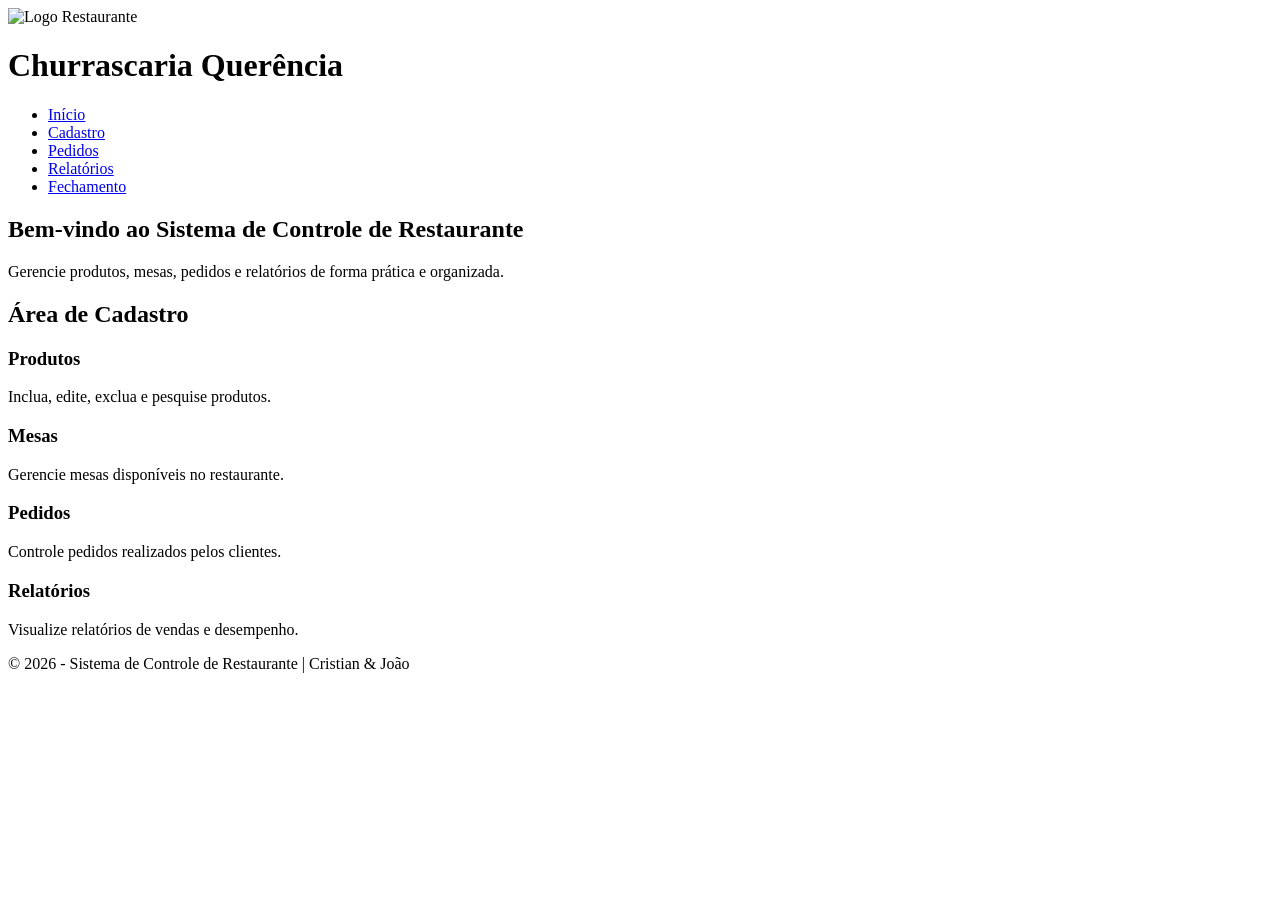
==== index.html @ 31e549bc "projeto incompleto" ====
<!DOCTYPE html>
<html lang="pt-BR">
<head>
  <meta charset="UTF-8">
  <meta name="viewport" content="width=device-width, initial-scale=1.0">
  <title>Sistema de Controle de Restaurante</title>
  <link rel="stylesheet" href="CSS/style.css">
</head>
<body>
  <!-- Cabeçalho -->
  <header>
    <div class="logo">
      <img src="logo.jpeg" alt="Logo Restaurante">
      <h1>Churrascaria Querência</h1>
    </div>
    <nav>
      <ul>
        <li><a href="#inicio">Início</a></li>
        <li><a href="#cadastro">Cadastro</a></li>
        <li><a href="#pedidos">Pedidos</a></li>
        <li><a href="#relatorios">Relatórios</a></li>
        <li><a href="#contas">Fechamento</a></li>
      </ul>
    </nav>
  </header>

  <!-- Tela inicial -->
  <section id="inicio" class="hero">
    <h2>Bem-vindo ao Sistema de Controle de Restaurante</h2>
    <p>Gerencie produtos, mesas, pedidos e relatórios de forma prática e organizada.</p>
  </section>

  <!-- Área de cadastro -->
  <section id="cadastro" class="cadastro">
    <h2>Área de Cadastro</h2>
    <div class="cards">
      <div class="card">
        <h3>Produtos</h3>
        <p>Inclua, edite, exclua e pesquise produtos.</p>
      </div>
      <div class="card">
        <h3>Mesas</h3>
        <p>Gerencie mesas disponíveis no restaurante.</p>
      </div>
      <div class="card">
        <h3>Pedidos</h3>
        <p>Controle pedidos realizados pelos clientes.</p>
      </div>
      <div class="card">
        <h3>Relatórios</h3>
        <p>Visualize relatórios de vendas e desempenho.</p>
      </div>
    </div>
  </section>

  <!-- Rodapé -->
  <footer>
    <p>&copy; 2026 - Sistema de Controle de Restaurante | Cristian & João</p>
  </footer>
</body>
</html>
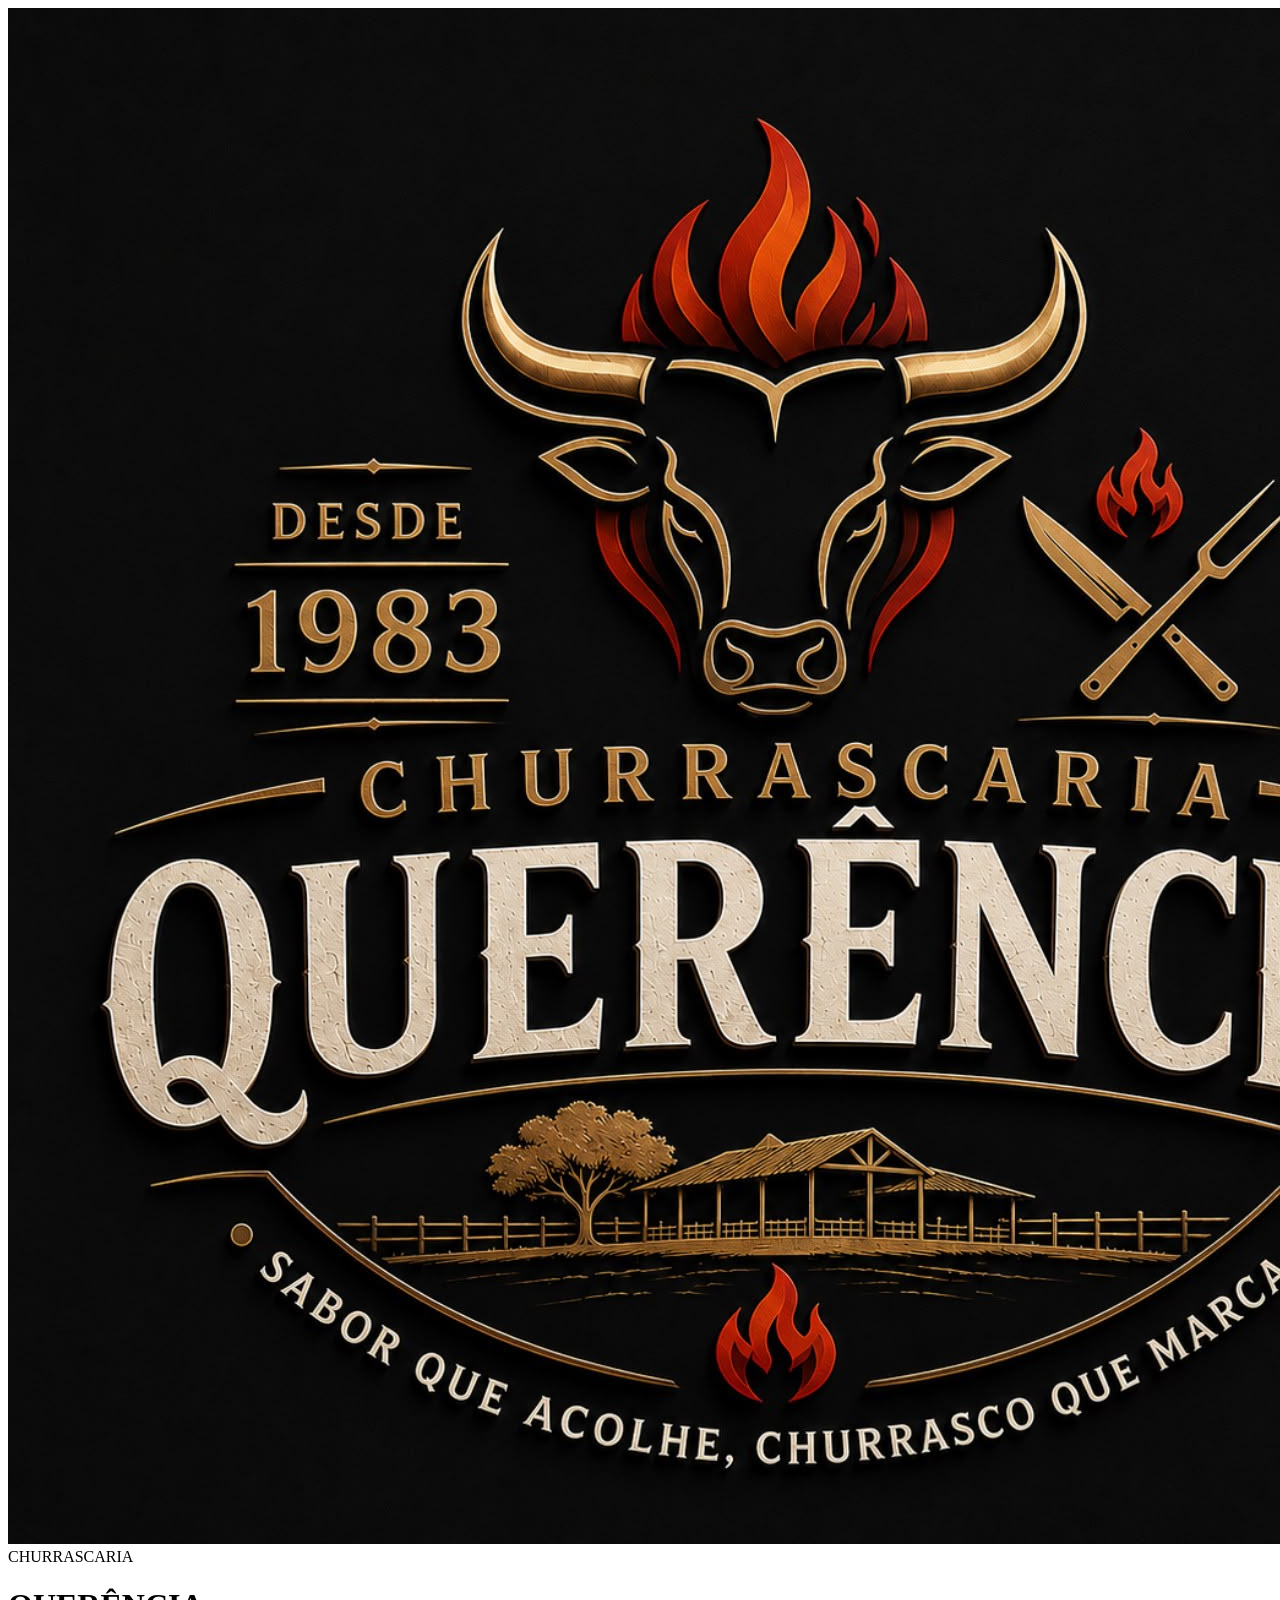
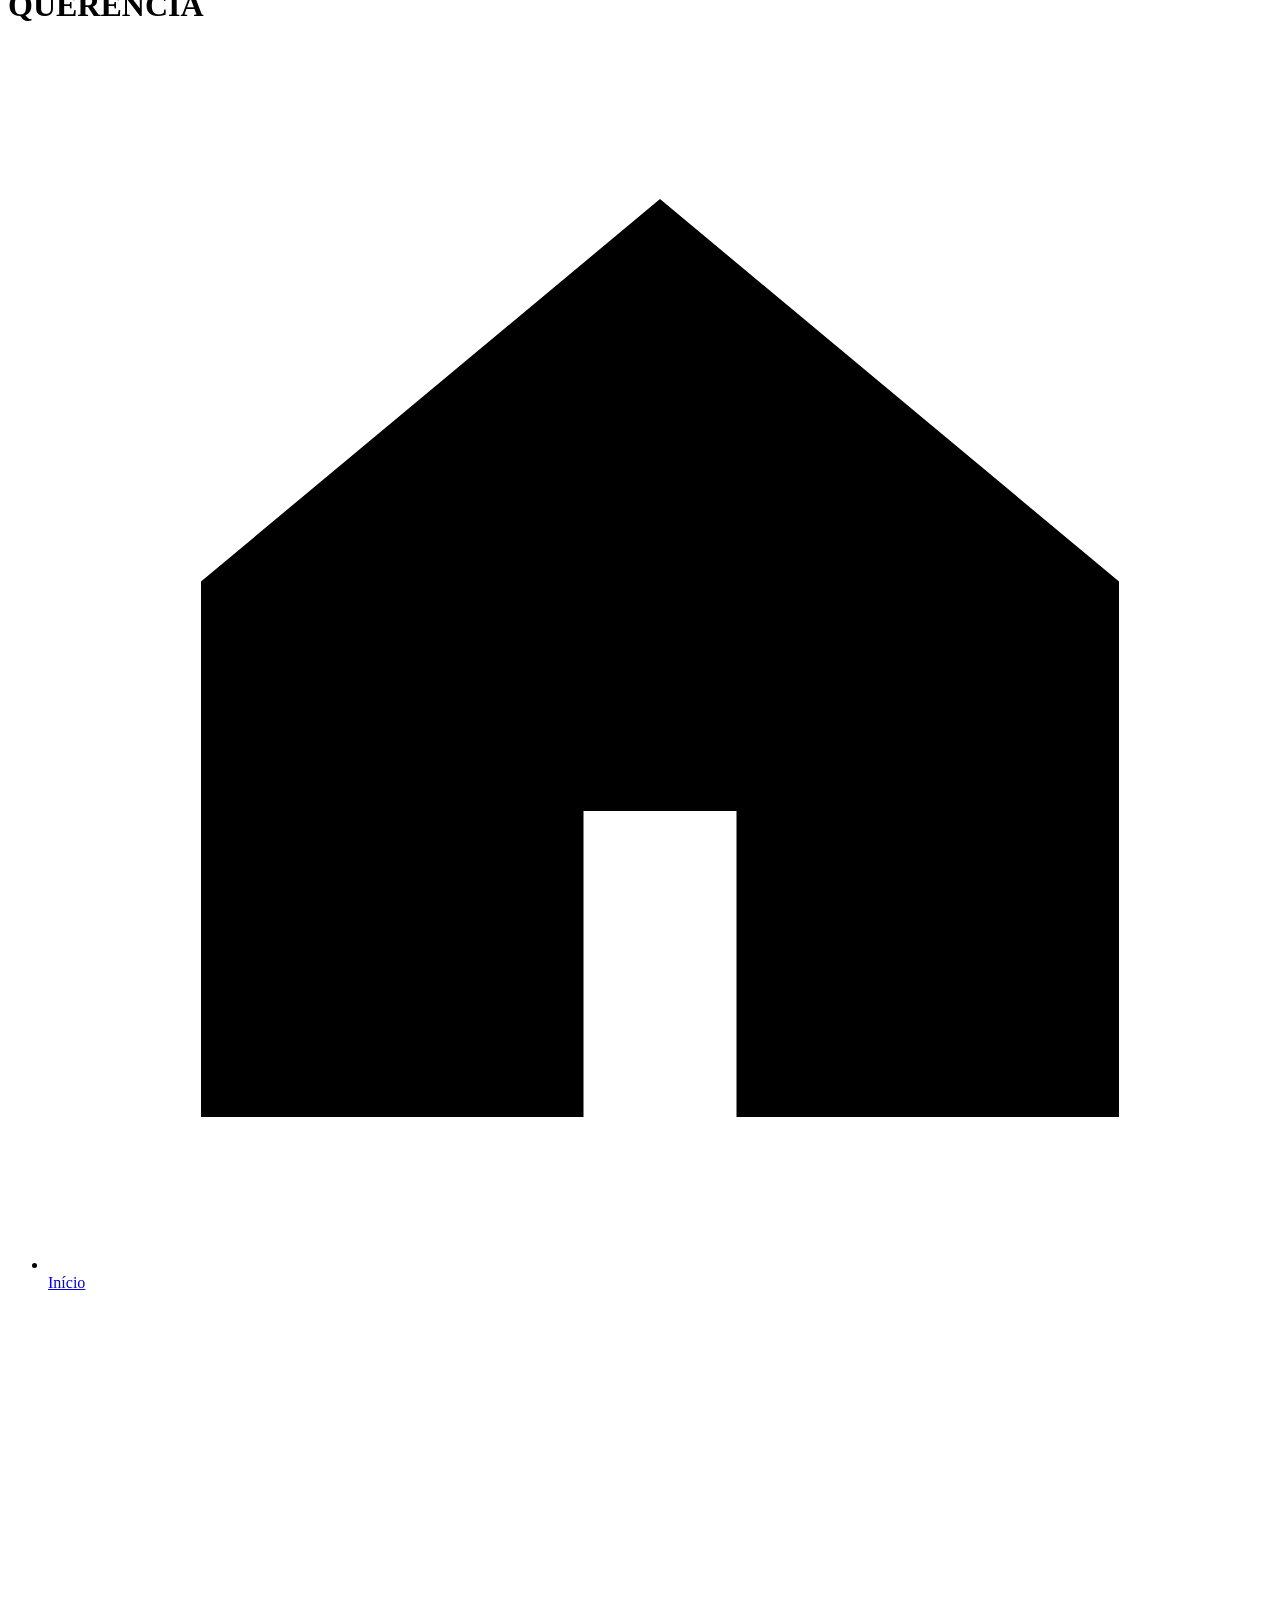
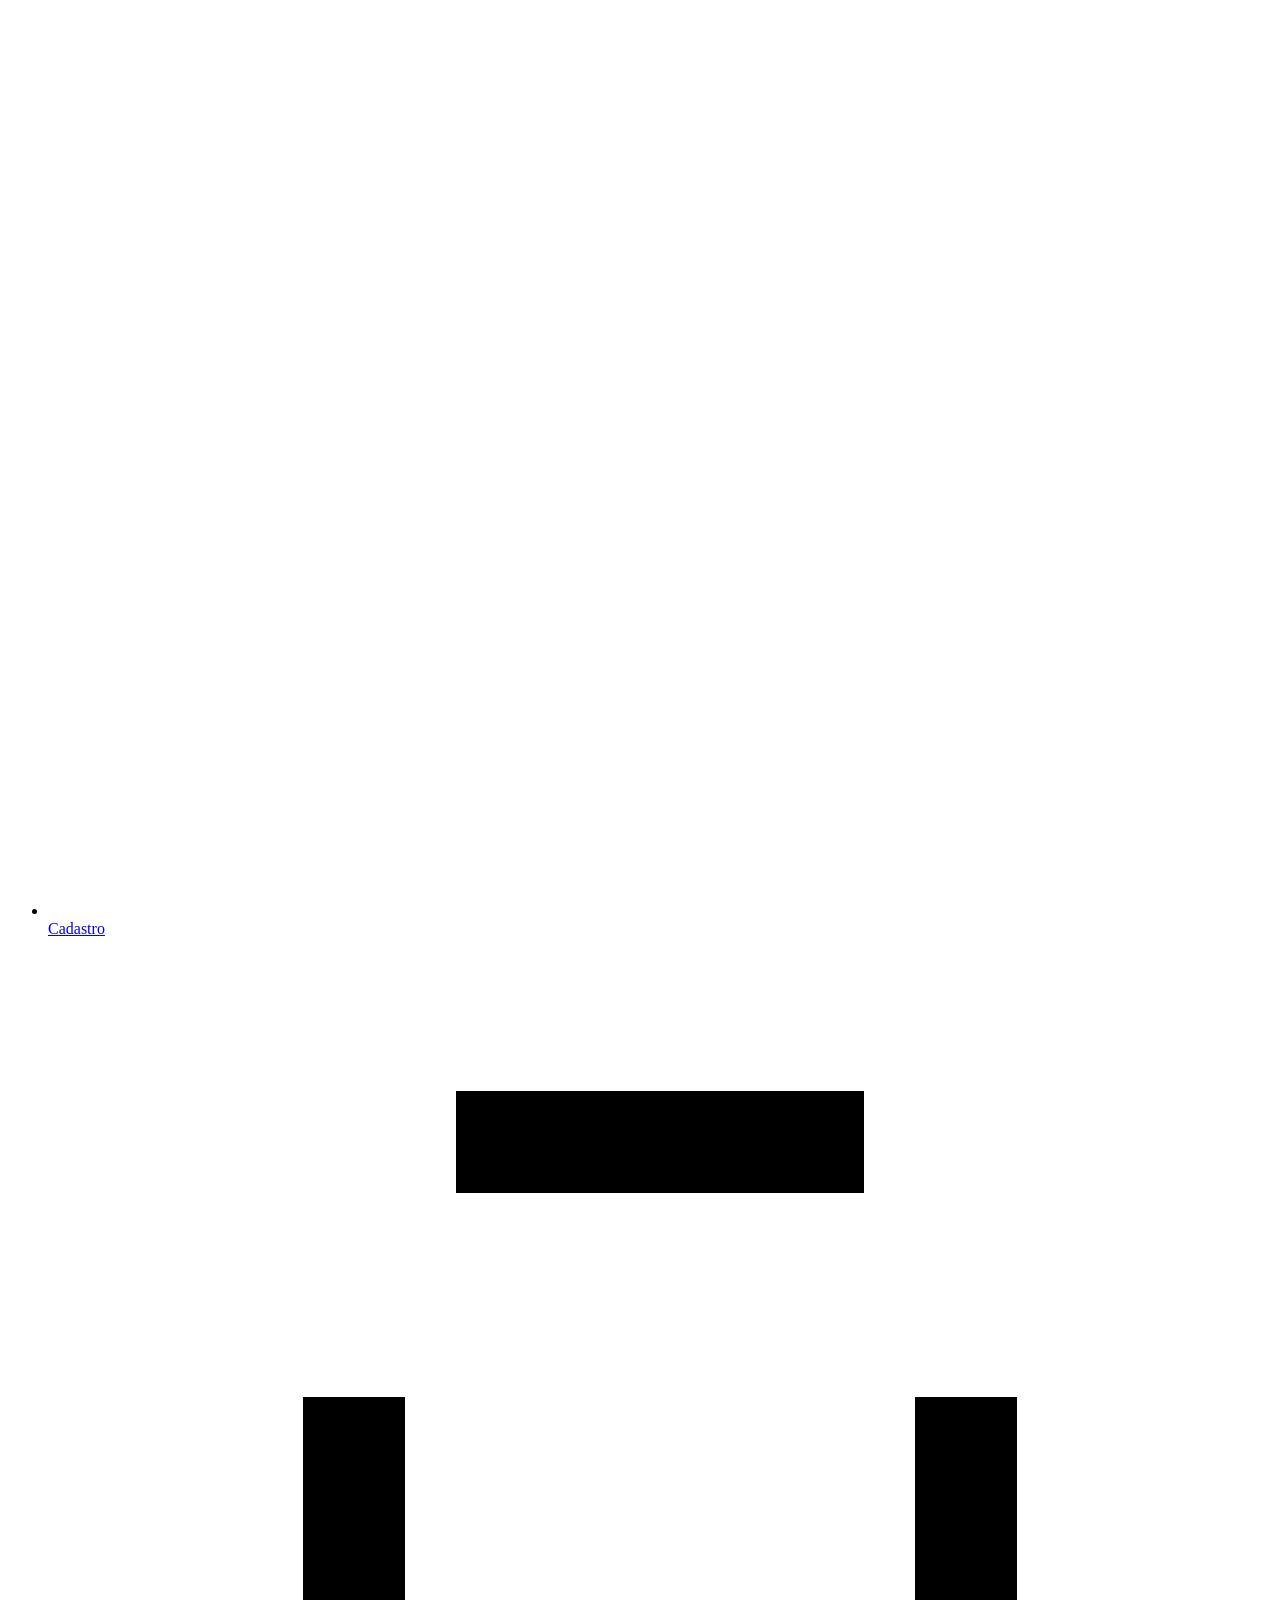
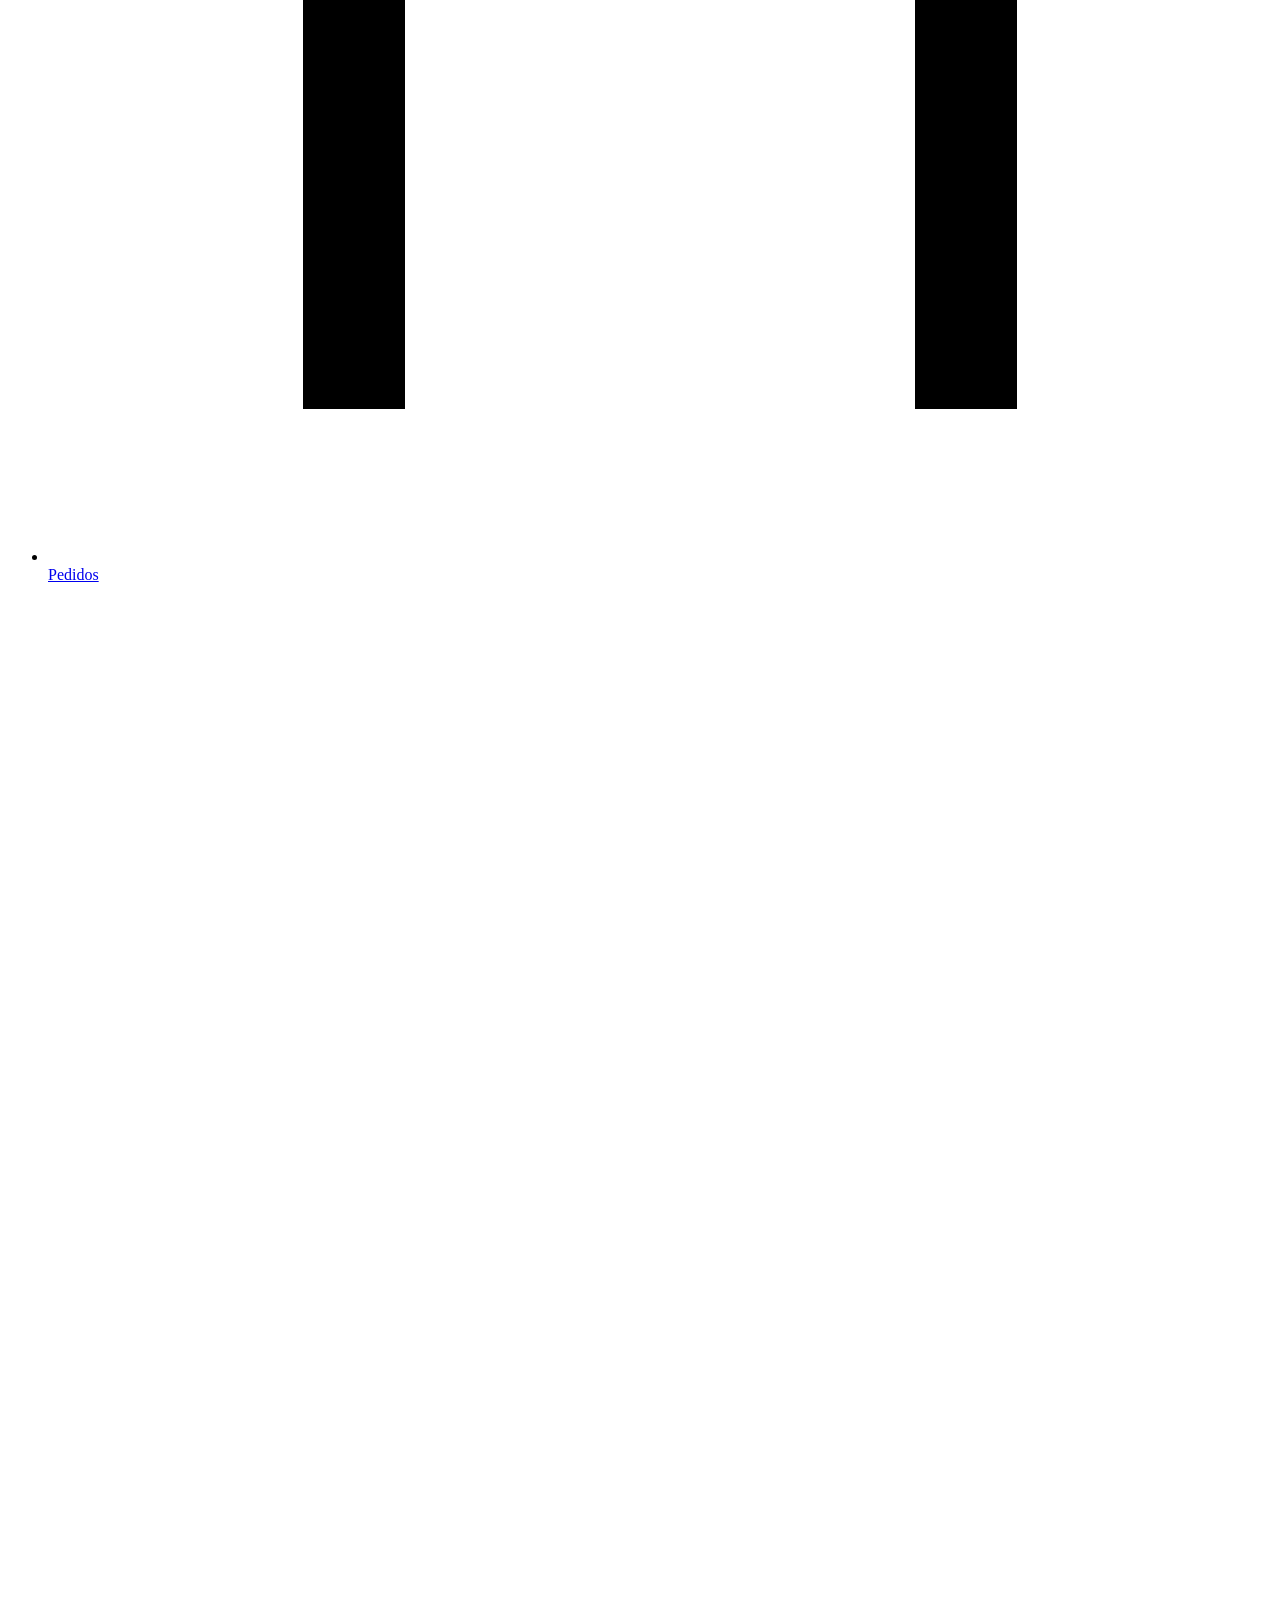
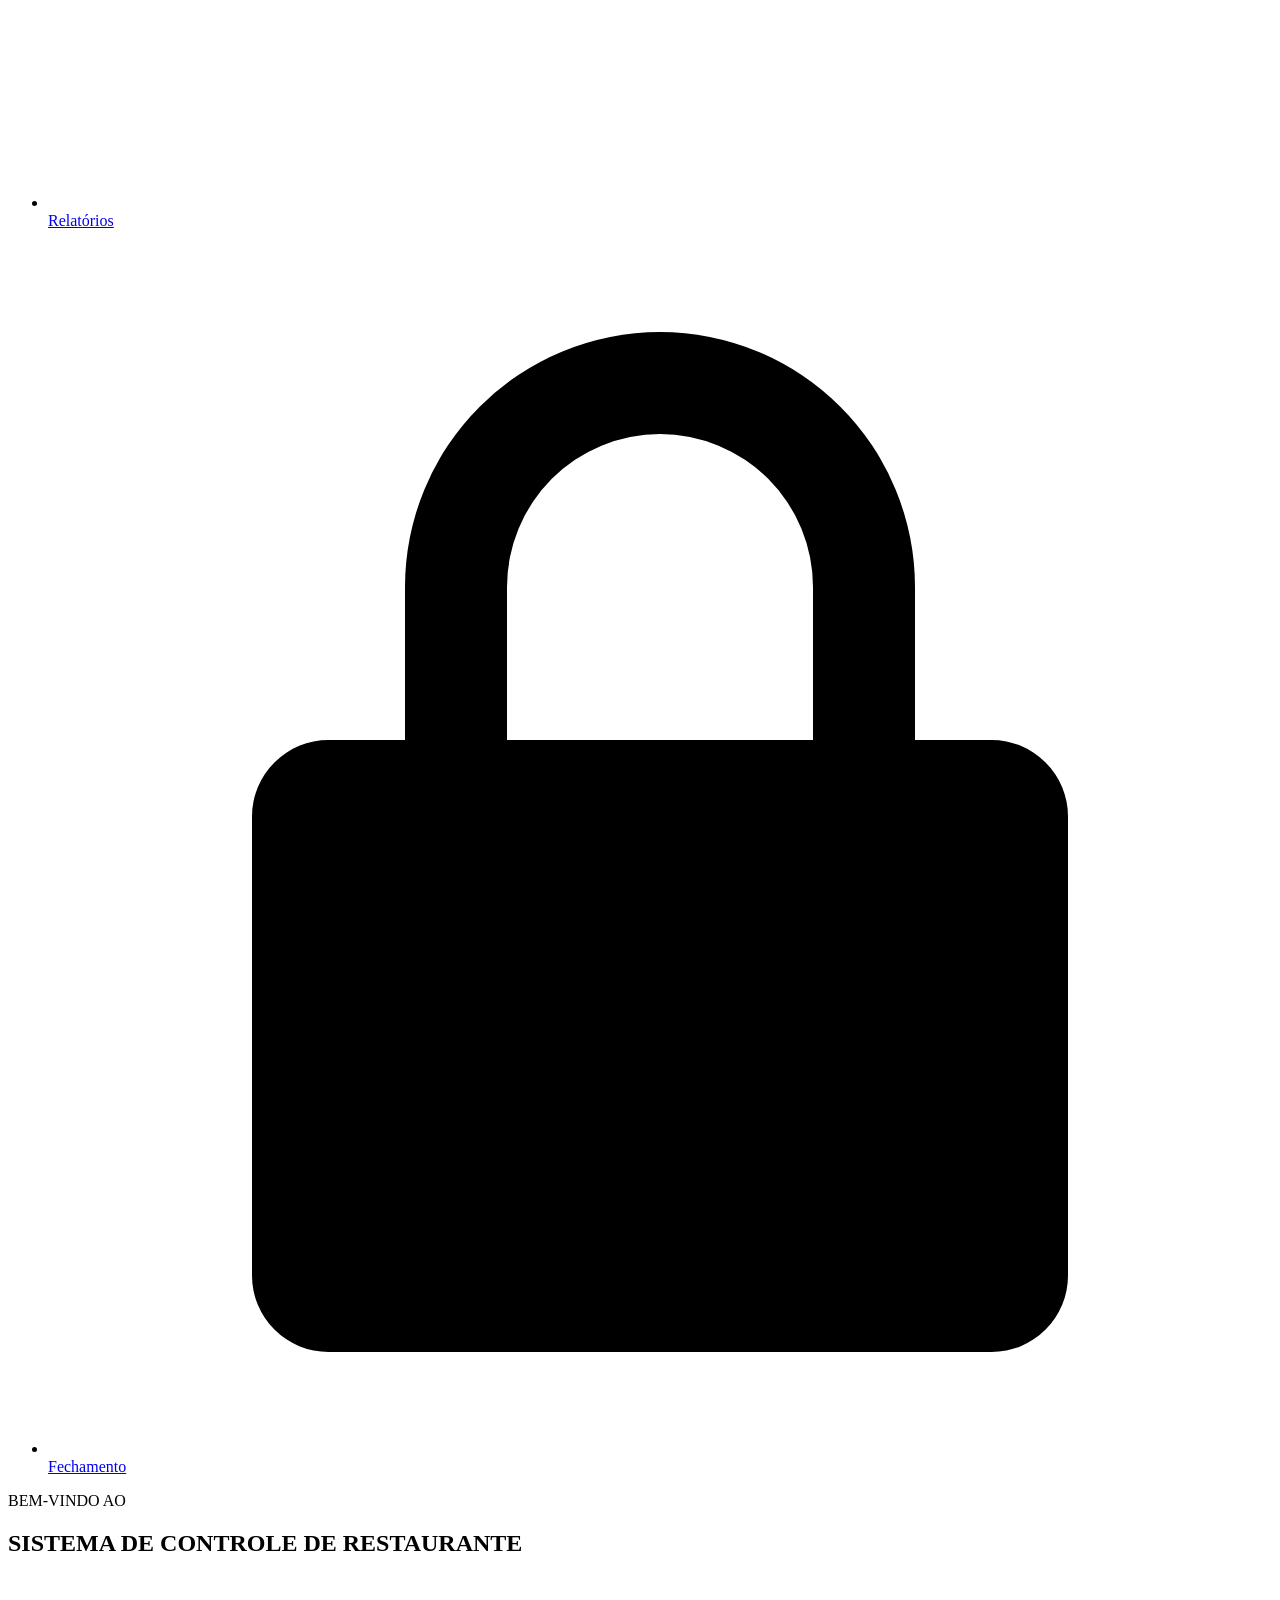
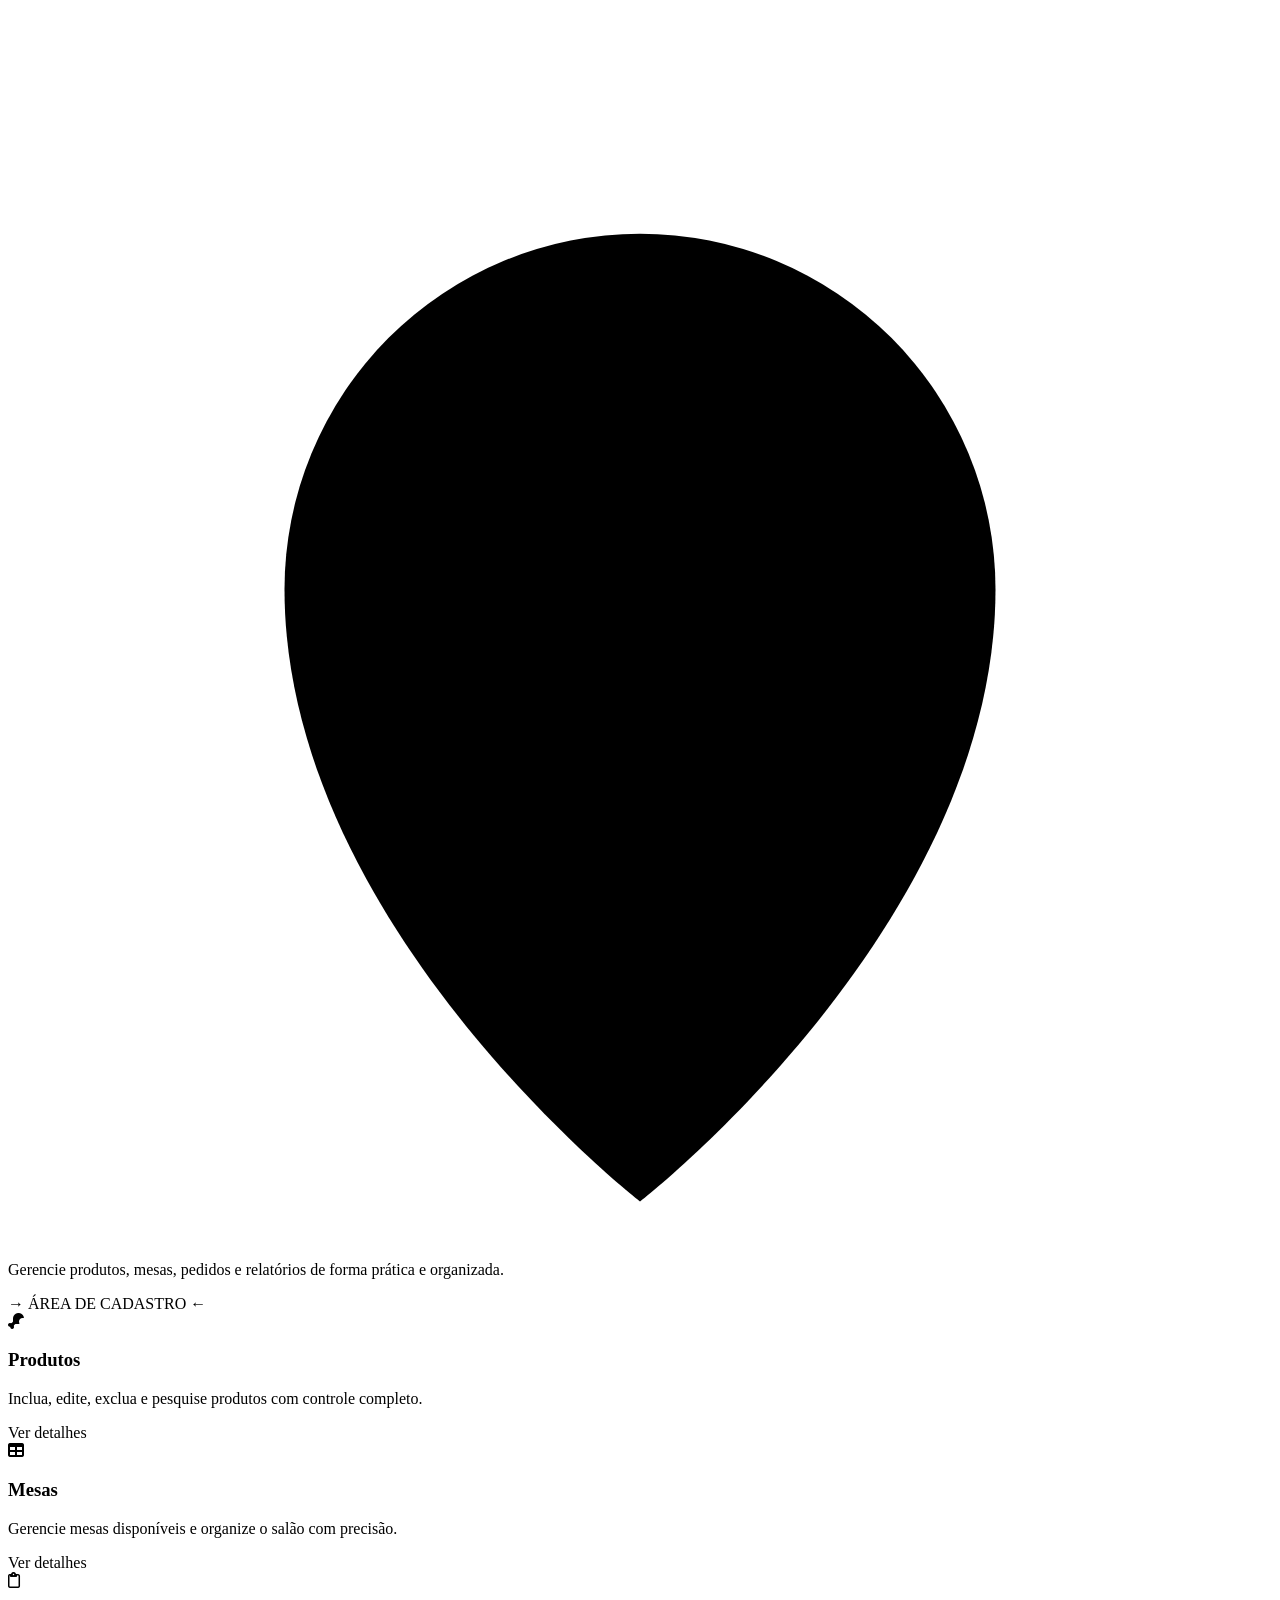
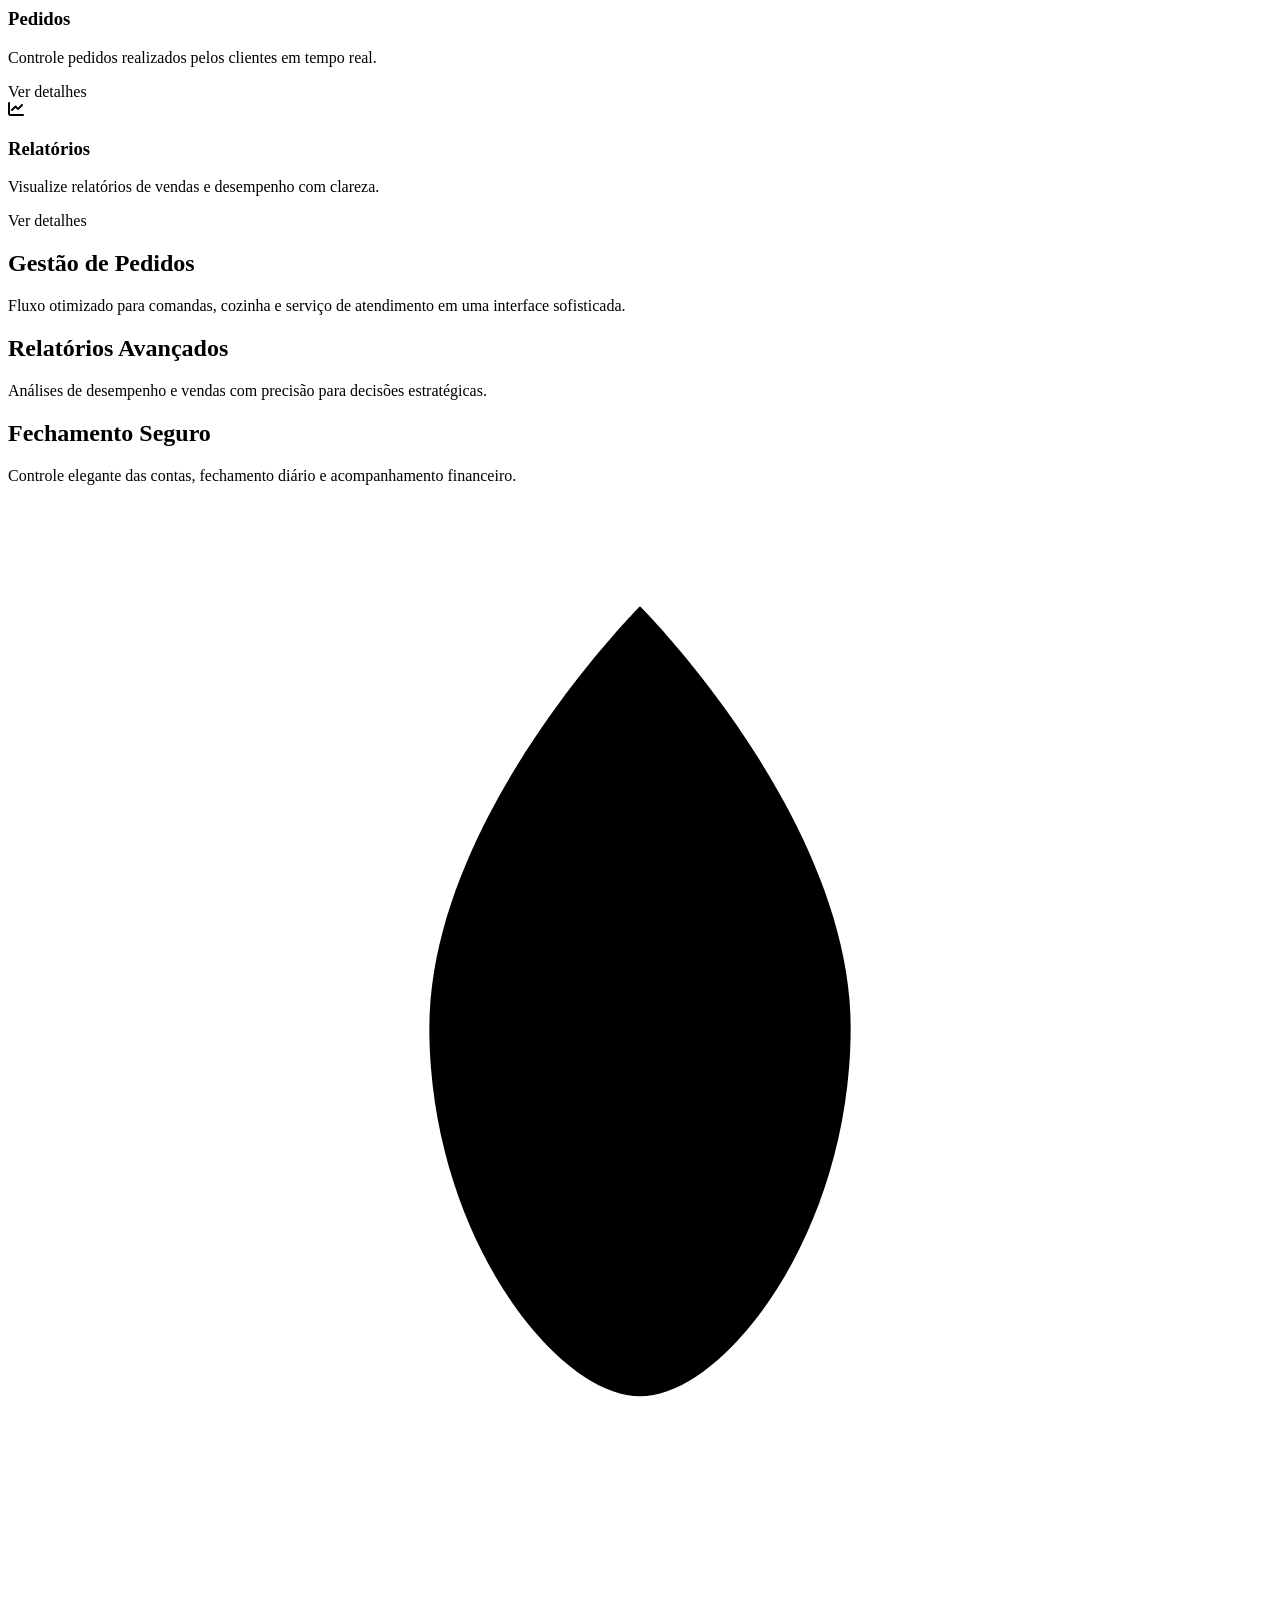
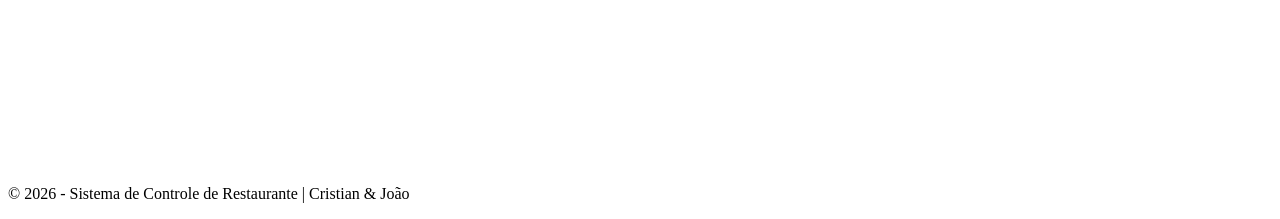
==== commit 5dd77f5a: "Atualização do projeto" ====
--- a/index.html
+++ b/index.html
@@ -3,59 +3,163 @@
 <head>
   <meta charset="UTF-8">
   <meta name="viewport" content="width=device-width, initial-scale=1.0">
-  <title>Sistema de Controle de Restaurante</title>
+  <title>Churrascaria Querência | Sistema Administrativo</title>
+  <link rel="preconnect" href="https://fonts.googleapis.com">
+  <link rel="preconnect" href="https://fonts.gstatic.com" crossorigin>
+  <link href="https://fonts.googleapis.com/css2?family=Cinzel:wght@400;600;700&family=Inter:wght@300;400;500;600&family=Playfair+Display:wght@600;700&family=Montserrat:wght@400;500;600&display=swap" rel="stylesheet">
+  <link rel="stylesheet" href="https://cdnjs.cloudflare.com/ajax/libs/font-awesome/6.4.0/css/all.min.css">
   <link rel="stylesheet" href="CSS/style.css">
 </head>
 <body>
-  <!-- Cabeçalho -->
-  <header>
-    <div class="logo">
-      <img src="logo.jpeg" alt="Logo Restaurante">
-      <h1>Churrascaria Querência</h1>
+  <div class="page-overlay"></div>
+
+  <header class="topbar">
+    <div class="brand">
+      <div class="brand-logo">
+        <img src="logo.jpeg" alt="Logo Churrascaria Querência">
+      </div>
+      <div class="brand-copy">
+        <span>CHURRASCARIA</span>
+        <h1>QUERÊNCIA</h1>
+      </div>
     </div>
-    <nav>
+
+    <nav class="navbar">
       <ul>
-        <li><a href="#inicio">Início</a></li>
-        <li><a href="#cadastro">Cadastro</a></li>
-        <li><a href="#pedidos">Pedidos</a></li>
-        <li><a href="#relatorios">Relatórios</a></li>
-        <li><a href="#contas">Fechamento</a></li>
+        <li><a class="active" href="#inicio"><span class="nav-icon nav-home"><svg viewBox="0 0 24 24" aria-hidden="true"><path d="M3 10.5L12 3l9 7.5V21H13.5V15H10.5v6H3V10.5z"/></svg></span><span>Início</span></a></li>
+        <li><a href="#cadastro"><span class="nav-icon nav-list"><svg viewBox="0 0 24 24" aria-hidden="true"><path d="M4 6h16M4 12h16M4 18h16"/></svg></span><span>Cadastro</span></a></li>
+        <li><a href="#pedidos"><span class="nav-icon nav-order"><svg viewBox="0 0 24 24" aria-hidden="true"><path d="M5 6h14M7 10h10M9 14h6M8 3h8v2H8V3zm-3 6h2v12H5V9zm12 0h2v12h-2V9z"/></svg></span><span>Pedidos</span></a></li>
+        <li><a href="#relatorios"><span class="nav-icon nav-chart"><svg viewBox="0 0 24 24" aria-hidden="true"><path d="M5 19h14M8 15v4M12 11v8M16 7v12"/></svg></span><span>Relatórios</span></a></li>
+        <li><a href="#contas"><span class="nav-icon nav-lock"><svg viewBox="0 0 24 24" aria-hidden="true"><path d="M7 10V7a5 5 0 0 1 10 0v3h1.5A1.5 1.5 0 0 1 20 11.5v9A1.5 1.5 0 0 1 18.5 22h-13A1.5 1.5 0 0 1 4 20.5v-9A1.5 1.5 0 0 1 5.5 10H7zm2 0h6V7a3 3 0 0 0-6 0v3z"/></svg></span><span>Fechamento</span></a></li>
       </ul>
     </nav>
   </header>
 
-  <!-- Tela inicial -->
-  <section id="inicio" class="hero">
-    <h2>Bem-vindo ao Sistema de Controle de Restaurante</h2>
-    <p>Gerencie produtos, mesas, pedidos e relatórios de forma prática e organizada.</p>
-  </section>
+  <main>
+    <section id="inicio" class="hero">
+      <div class="hero-content">
+        <span class="eyebrow">BEM-VINDO AO</span>
+        <div class="hero-title-wrap">
+          <span class="hero-line"></span>
+          <h2>SISTEMA DE CONTROLE DE RESTAURANTE</h2>
+          <span class="hero-line"></span>
+        </div>
+        <div class="hero-flame">
+          <svg viewBox="0 0 64 64" aria-hidden="true"><path d="M32 62S14 48 14 31a18 18 0 0 1 36 0c0 17-18 31-18 31z"/><path d="M32 46s8-8 8-16a8 8 0 0 0-16 0c0 8 8 16 8 16z"/></svg>
+        </div>
+        <p class="hero-subtitle">Gerencie produtos, mesas, pedidos e relatórios de forma prática e organizada.</p>
+      </div>
+    </section>
 
-  <!-- Área de cadastro -->
-  <section id="cadastro" class="cadastro">
-    <h2>Área de Cadastro</h2>
-    <div class="cards">
-      <div class="card">
-        <h3>Produtos</h3>
-        <p>Inclua, edite, exclua e pesquise produtos.</p>
+    <section id="cadastro" class="cadastro">
+      <div class="section-header">
+        <div class="section-title-decoration">
+          <span class="decoration-arrow">→</span>
+          <span class="section-label">ÁREA DE CADASTRO</span>
+          <span class="decoration-arrow">←</span>
+        </div>
       </div>
-      <div class="card">
-        <h3>Mesas</h3>
-        <p>Gerencie mesas disponíveis no restaurante.</p>
+      <div class="cards">
+        <article class="card">
+          <div class="card-icon">
+            <i class="fa-solid fa-drumstick-bite"></i>
+          </div>
+          <h3>Produtos</h3>
+          <p>Inclua, edite, exclua e pesquise produtos com controle completo.</p>
+          <span class="card-cta">Ver detalhes</span>
+        </article>
+
+        <article class="card">
+          <div class="card-icon">
+            <i class="fa-solid fa-table"></i>
+          </div>
+          <h3>Mesas</h3>
+          <p>Gerencie mesas disponíveis e organize o salão com precisão.</p>
+          <span class="card-cta">Ver detalhes</span>
+        </article>
+
+        <article class="card">
+          <div class="card-icon">
+            <i class="fa-regular fa-clipboard"></i>
+          </div>
+          <h3>Pedidos</h3>
+          <p>Controle pedidos realizados pelos clientes em tempo real.</p>
+          <span class="card-cta">Ver detalhes</span>
+        </article>
+
+        <article class="card">
+          <div class="card-icon">
+            <i class="fa-solid fa-chart-line"></i>
+          </div>
+          <h3>Relatórios</h3>
+          <p>Visualize relatórios de vendas e desempenho com clareza.</p>
+          <span class="card-cta">Ver detalhes</span>
+        </article>
       </div>
-      <div class="card">
-        <h3>Pedidos</h3>
-        <p>Controle pedidos realizados pelos clientes.</p>
+    </section>
+
+    <section id="pedidos" class="info-section">
+      <div class="info-panel">
+        <h2>Gestão de Pedidos</h2>
+        <p>Fluxo otimizado para comandas, cozinha e serviço de atendimento em uma interface sofisticada.</p>
       </div>
-      <div class="card">
-        <h3>Relatórios</h3>
-        <p>Visualize relatórios de vendas e desempenho.</p>
+    </section>
+
+    <section id="relatorios" class="info-section alt">
+      <div class="info-panel">
+        <h2>Relatórios Avançados</h2>
+        <p>Análises de desempenho e vendas com precisão para decisões estratégicas.</p>
       </div>
+    </section>
+
+    <section id="contas" class="info-section">
+      <div class="info-panel">
+        <h2>Fechamento Seguro</h2>
+        <p>Controle elegante das contas, fechamento diário e acompanhamento financeiro.</p>
+      </div>
+    </section>
+  </main>
+
+  <footer class="footer-bar">
+    <div class="footer-inner">
+      <span class="footer-icon">
+        <svg viewBox="0 0 24 24" aria-hidden="true"><path d="M12 2s-4 4-4 8c0 3.9 2.4 7 4 7s4-3.1 4-7c0-4-4-8-4-8z"/></svg>
+      </span>
+      <p>© 2026 - Sistema de Controle de Restaurante | Cristian & João</p>
     </div>
-  </section>
+  </footer>
 
-  <!-- Rodapé -->
-  <footer>
-    <p>&copy; 2026 - Sistema de Controle de Restaurante | Cristian & João</p>
-  </footer>
+  <script src="script.js"></script>
+  
+  <script>
+    // Eventos dos cards
+    document.querySelectorAll('.card').forEach((card, index) => {
+      card.style.cursor = 'pointer';
+      card.addEventListener('click', () => {
+        const titles = ['Produtos', 'Mesas', 'Pedidos', 'Relatórios'];
+        const links = [
+          'produtos/index.html',
+          'mesas/index.html',
+          'pedidos/index.html',
+          'relatorios/index.html'
+        ];
+        
+        const title = titles[index];
+        const link = links[index];
+        
+        console.log(`Redirecionando para ${title}...`);
+        window.location.href = link;
+      });
+      
+      // Efeito visual ao passar mouse
+      card.addEventListener('mouseenter', () => {
+        card.style.transform = 'translateY(-8px)';
+      });
+      
+      card.addEventListener('mouseleave', () => {
+        card.style.transform = 'translateY(0)';
+      });
+    });
+  </script>
 </body>
 </html>
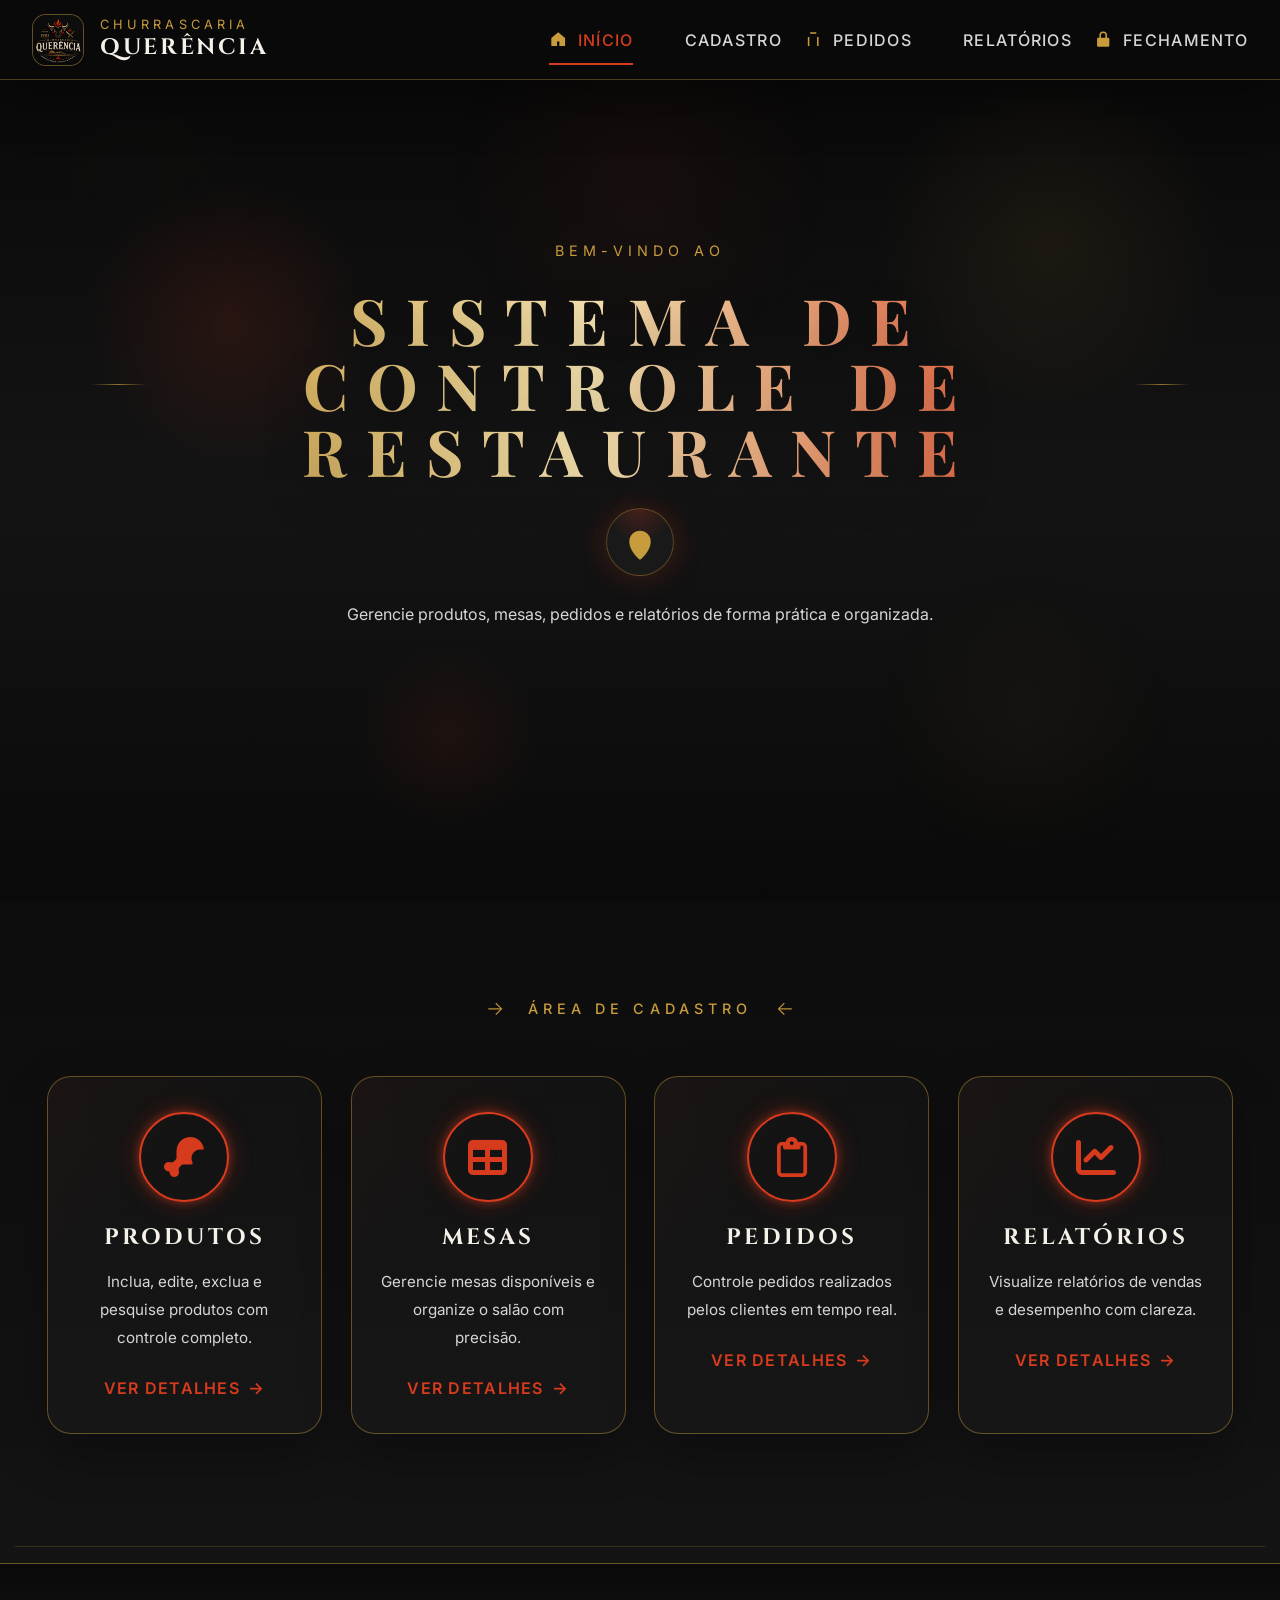
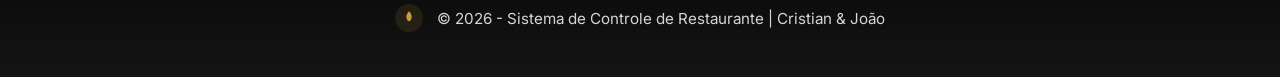
==== commit a1c6cdf1: "Finalização do projeto" ====
--- a/index.html
+++ b/index.html
@@ -8,7 +8,7 @@
   <link rel="preconnect" href="https://fonts.gstatic.com" crossorigin>
   <link href="https://fonts.googleapis.com/css2?family=Cinzel:wght@400;600;700&family=Inter:wght@300;400;500;600&family=Playfair+Display:wght@600;700&family=Montserrat:wght@400;500;600&display=swap" rel="stylesheet">
   <link rel="stylesheet" href="https://cdnjs.cloudflare.com/ajax/libs/font-awesome/6.4.0/css/all.min.css">
-  <link rel="stylesheet" href="CSS/style.css">
+  <link rel="stylesheet" href="mainpage/css/style.css">
 </head>
 <body>
   <div class="page-overlay"></div>
@@ -16,7 +16,7 @@
   <header class="topbar">
     <div class="brand">
       <div class="brand-logo">
-        <img src="logo.jpeg" alt="Logo Churrascaria Querência">
+        <img src="src/logo.jpeg" alt="Logo Churrascaria Querência">
       </div>
       <div class="brand-copy">
         <span>CHURRASCARIA</span>
@@ -129,37 +129,6 @@
     </div>
   </footer>
 
-  <script src="script.js"></script>
-  
-  <script>
-    // Eventos dos cards
-    document.querySelectorAll('.card').forEach((card, index) => {
-      card.style.cursor = 'pointer';
-      card.addEventListener('click', () => {
-        const titles = ['Produtos', 'Mesas', 'Pedidos', 'Relatórios'];
-        const links = [
-          'produtos/index.html',
-          'mesas/index.html',
-          'pedidos/index.html',
-          'relatorios/index.html'
-        ];
-        
-        const title = titles[index];
-        const link = links[index];
-        
-        console.log(`Redirecionando para ${title}...`);
-        window.location.href = link;
-      });
-      
-      // Efeito visual ao passar mouse
-      card.addEventListener('mouseenter', () => {
-        card.style.transform = 'translateY(-8px)';
-      });
-      
-      card.addEventListener('mouseleave', () => {
-        card.style.transform = 'translateY(0)';
-      });
-    });
-  </script>
+  <script src="mainpage/js/script.js"></script>
 </body>
 </html>
--- a/mainpage/css/style.css
+++ b/mainpage/css/style.css
@@ -0,0 +1,526 @@
+/* Reset básico */
+* {
+  margin: 0;
+  padding: 0;
+  box-sizing: border-box;
+}
+
+:root {
+  --bg-primary: #0A0A0A;
+  --bg-secondary: #151515;
+  --gold: #C89B3C;
+  --red: #D63B1E;
+  --text-primary: #F5F1E8;
+  --text-secondary: #D6D6D6;
+  --glass: rgba(255, 255, 255, 0.04);
+  --shadow: rgba(0, 0, 0, 0.45);
+}
+
+html {
+  scroll-behavior: smooth;
+}
+
+body {
+  font-family: 'Inter', 'Montserrat', sans-serif;
+  min-height: 100vh;
+  background: radial-gradient(circle at 20% 10%, rgba(214, 59, 30, 0.08), transparent 18%),
+    radial-gradient(circle at 80% 20%, rgba(200, 155, 60, 0.06), transparent 15%),
+    linear-gradient(180deg, #0A0A0A 0%, #0A0A0A 40%, #151515 100%);
+  color: var(--text-primary);
+  overflow-x: hidden;
+}
+
+body::before {
+  content: '';
+  position: fixed;
+  inset: 0;
+  pointer-events: none;
+  background-image: radial-gradient(circle at 10% 20%, rgba(255, 255, 255, 0.04), transparent 17%),
+    linear-gradient(180deg, transparent 0%, rgba(0, 0, 0, 0.25) 100%);
+}
+
+.page-overlay {
+  position: fixed;
+  inset: 0;
+  pointer-events: none;
+  background: radial-gradient(circle at 50% 20%, rgba(214, 59, 30, 0.05), transparent 20%),
+    radial-gradient(circle at 80% 80%, rgba(200, 155, 60, 0.04), transparent 12%);
+  z-index: 1;
+}
+
+img {
+  display: block;
+  max-width: 100%;
+}
+
+button,
+input,
+textarea,
+a {
+  font: inherit;
+}
+
+main,
+footer,
+section {
+  position: relative;
+}
+
+.topbar {
+  position: sticky;
+  top: 0;
+  z-index: 50;
+  height: 80px;
+  display: flex;
+  align-items: center;
+  justify-content: space-between;
+  gap: 1rem;
+  padding: 0 2rem;
+  background: rgba(10, 10, 10, 0.96);
+  border-bottom: 1px solid rgba(200, 155, 60, 0.35);
+  backdrop-filter: blur(10px);
+  box-shadow: 0 20px 50px rgba(0, 0, 0, 0.35);
+}
+
+.brand {
+  display: flex;
+  align-items: center;
+  gap: 1rem;
+}
+
+.brand-logo {
+  width: 52px;
+  height: 52px;
+  border: 1px solid rgba(200, 155, 60, 0.45);
+  border-radius: 14px;
+  overflow: hidden;
+  background: rgba(255, 255, 255, 0.04);
+  display: grid;
+  place-items: center;
+}
+
+.brand-logo img {
+  width: 100%;
+  height: auto;
+  display: block;
+}
+
+.brand-copy span {
+  display: block;
+  font-size: 0.8rem;
+  letter-spacing: 0.32em;
+  text-transform: uppercase;
+  color: var(--gold);
+}
+
+.brand-copy h1 {
+  font-family: 'Cinzel', serif;
+  font-size: 1.4rem;
+  letter-spacing: 0.12em;
+  text-transform: uppercase;
+  color: var(--text-primary);
+}
+
+.navbar ul {
+  list-style: none;
+  display: flex;
+  align-items: center;
+  gap: 1.4rem;
+}
+
+.navbar a {
+  display: inline-flex;
+  align-items: center;
+  gap: 0.65rem;
+  color: var(--text-secondary);
+  text-decoration: none;
+  font-weight: 500;
+  letter-spacing: 0.08em;
+  text-transform: uppercase;
+  transition: color 0.3s ease, transform 0.3s ease;
+  padding: 0.35rem 0;
+  position: relative;
+}
+
+.navbar a::after {
+  content: '';
+  position: absolute;
+  left: 0;
+  right: 0;
+  bottom: -10px;
+  height: 2px;
+  background: transparent;
+  transform: scaleX(0);
+  transform-origin: left;
+  transition: transform 0.3s ease, background-color 0.3s ease;
+}
+
+.navbar a:hover,
+.navbar a.active {
+  color: var(--red);
+}
+
+.navbar a:hover::after,
+.navbar a.active::after {
+  transform: scaleX(1);
+  background: var(--red);
+}
+
+.nav-icon {
+  display: inline-flex;
+  width: 1.15rem;
+  height: 1.15rem;
+  color: var(--gold);
+}
+
+.nav-icon svg {
+  width: 100%;
+  height: 100%;
+  fill: currentColor;
+}
+
+.navbar a:hover .nav-icon {
+  color: var(--red);
+}
+
+.hero {
+  padding: 160px 2rem 120px;
+  min-height: calc(100vh - 80px);
+  background: linear-gradient(180deg, rgba(10, 10, 10, 0.95) 0%, rgba(21, 21, 21, 0.95) 50%, rgba(10, 10, 10, 0.98) 100%);
+  overflow: hidden;
+}
+
+.hero::after {
+  content: '';
+  position: absolute;
+  inset: 0;
+  background: radial-gradient(circle at 18% 30%, rgba(214, 59, 30, 0.12), transparent 12%),
+    radial-gradient(circle at 82% 20%, rgba(200, 155, 60, 0.08), transparent 14%),
+    radial-gradient(circle at 35% 80%, rgba(214, 59, 30, 0.08), transparent 9%);
+  pointer-events: none;
+}
+
+.hero-content {
+  position: relative;
+  z-index: 2;
+  max-width: 1100px;
+  margin: 0 auto;
+  text-align: center;
+}
+
+.hero-content .eyebrow {
+  display: inline-block;
+  margin-bottom: 1.75rem;
+  color: var(--gold);
+  letter-spacing: 0.36em;
+  text-transform: uppercase;
+  font-size: 0.9rem;
+}
+
+.hero-title-wrap {
+  display: flex;
+  align-items: center;
+  justify-content: center;
+  gap: 1rem;
+  margin-bottom: 1.6rem;
+}
+
+.hero-line {
+  display: block;
+  width: 120px;
+  height: 1px;
+  background: linear-gradient(to right, transparent, rgba(200, 155, 60, 0.7), transparent);
+}
+
+.hero h2 {
+  font-family: 'Playfair Display', serif;
+  font-size: clamp(3rem, 5vw, 5.2rem);
+  line-height: 1.02;
+  letter-spacing: 0.3em;
+  text-transform: uppercase;
+  color: transparent;
+  background: linear-gradient(90deg, #C89B3C, #F5E3B0 45%, #D63B1E);
+  -webkit-background-clip: text;
+  background-clip: text;
+  text-shadow: 0 18px 40px rgba(0, 0, 0, 0.35);
+}
+
+.hero-flame {
+  display: grid;
+  place-items: center;
+  width: 68px;
+  height: 68px;
+  margin: 0 auto 1.5rem;
+  border-radius: 50%;
+  background: radial-gradient(circle at top, rgba(214, 59, 30, 0.24), transparent 45%),
+    rgba(255, 255, 255, 0.03);
+  border: 1px solid rgba(200, 155, 60, 0.35);
+  box-shadow: 0 0 30px rgba(214, 59, 30, 0.25);
+}
+
+.hero-flame svg {
+  width: 38px;
+  height: 38px;
+  fill: var(--gold);
+}
+
+.hero-subtitle {
+  max-width: 780px;
+  margin: 0 auto;
+  font-size: 1rem;
+  color: var(--text-secondary);
+  line-height: 1.85;
+}
+
+.cadastro {
+  padding: 6rem 2rem 5rem;
+  max-width: 1250px;
+  margin: 0 auto;
+  border-bottom: 1px solid rgba(200, 155, 60, 0.2);
+}
+
+.section-header {
+  display: flex;
+  flex-direction: column;
+  gap: 0.8rem;
+  align-items: center;
+  margin-bottom: 3.5rem;
+}
+
+.section-title-decoration {
+  display: flex;
+  align-items: center;
+  justify-content: center;
+  gap: 1.5rem;
+}
+
+.decoration-arrow {
+  color: var(--gold);
+  font-size: 1.2rem;
+  font-weight: 300;
+}
+
+.section-label {
+  color: var(--gold);
+  letter-spacing: 0.35em;
+  text-transform: uppercase;
+  font-size: 0.9rem;
+  font-weight: 500;
+}
+
+.cards {
+  display: grid;
+  grid-template-columns: repeat(4, minmax(0, 1fr));
+  gap: 1.8rem;
+  margin-bottom: 2rem;
+}
+
+.card {
+  position: relative;
+  background: rgba(255, 255, 255, 0.02);
+  border: 1.5px solid rgba(200, 155, 60, 0.45);
+  border-radius: 24px;
+  padding: 2.2rem 1.8rem 2.2rem;
+  overflow: hidden;
+  box-shadow: 0 20px 50px rgba(0, 0, 0, 0.3);
+  transition: transform 0.35s ease, box-shadow 0.35s ease, border-color 0.35s ease;
+  text-align: center;
+}
+
+.card::before {
+  content: '';
+  position: absolute;
+  inset: 0;
+  border-radius: inherit;
+  background: linear-gradient(135deg, rgba(214, 59, 30, 0.04), transparent 35%);
+  pointer-events: none;
+}
+
+.card:hover {
+  transform: translateY(-10px) scale(1.04);
+  box-shadow: 0 40px 80px rgba(214, 59, 30, 0.25);
+  border-color: rgba(214, 59, 30, 0.65);
+}
+
+.card-icon {
+  width: 90px;
+  height: 90px;
+  border-radius: 50%;
+  display: flex;
+  align-items: center;
+  justify-content: center;
+  border: 2px solid var(--red);
+  color: var(--red);
+  font-size: 40px;
+  box-shadow: 0 0 10px rgba(214, 59, 30, 0.5), 0 0 25px rgba(214, 59, 30, 0.3);
+  margin: 0 auto 20px;
+}
+
+.card h3 {
+  margin-bottom: 1rem;
+  font-family: 'Cinzel', serif;
+  font-size: 1.4rem;
+  text-transform: uppercase;
+  letter-spacing: 0.14em;
+  color: var(--text-primary);
+}
+
+.card p {
+  color: var(--text-secondary);
+  line-height: 1.85;
+  margin-bottom: 1.6rem;
+  font-size: 0.95rem;
+}
+
+.card-cta {
+  display: inline-flex;
+  align-items: center;
+  gap: 0.5rem;
+  color: var(--red);
+  font-weight: 600;
+  letter-spacing: 0.08em;
+  text-transform: uppercase;
+}
+
+.card-cta::after {
+  content: '→';
+  font-size: 1.05rem;
+}
+
+.info-section {
+  padding: 4rem 2rem;
+  max-width: 1100px;
+  margin: 0 auto;
+  display: none;
+}
+
+.info-section.alt {
+  background: rgba(255, 255, 255, 0.02);
+}
+
+.info-panel {
+  background: rgba(255, 255, 255, 0.05);
+  border: 1px solid rgba(200, 155, 60, 0.18);
+  border-radius: 28px;
+  padding: 2.5rem 2.5rem;
+  box-shadow: 0 20px 45px rgba(0, 0, 0, 0.2);
+}
+
+.info-panel h2 {
+  margin-bottom: 1rem;
+  font-family: 'Playfair Display', serif;
+  font-size: clamp(1.9rem, 2.5vw, 2.3rem);
+  letter-spacing: 0.12em;
+}
+
+.info-panel p {
+  color: var(--text-secondary);
+  line-height: 1.95;
+}
+
+.footer-bar {
+  padding: 2.5rem 2rem 2.8rem;
+  background: linear-gradient(180deg, rgba(10, 10, 10, 0.96), rgba(21, 21, 21, 0.96));
+  border-top: 1px solid rgba(200, 155, 60, 0.5);
+  margin-top: 1rem;
+}
+
+.footer-inner {
+  max-width: 1200px;
+  margin: 0 auto;
+  display: flex;
+  align-items: center;
+  justify-content: center;
+  gap: 0.85rem;
+  color: var(--text-secondary);
+}
+
+.footer-icon {
+  display: inline-flex;
+  width: 28px;
+  height: 28px;
+  border-radius: 50%;
+  background: rgba(200, 155, 60, 0.12);
+  align-items: center;
+  justify-content: center;
+}
+
+.footer-icon svg {
+  width: 16px;
+  height: 16px;
+  fill: var(--gold);
+}
+
+footer p {
+  font-size: 0.95rem;
+}
+
+@media (max-width: 1100px) {
+  .cards {
+    grid-template-columns: repeat(2, minmax(0, 1fr));
+  }
+}
+
+@media (max-width: 768px) {
+  .topbar {
+    flex-wrap: wrap;
+    justify-content: center;
+    padding: 1rem 1.2rem;
+    height: auto;
+  }
+
+  .navbar ul {
+    flex-wrap: wrap;
+    justify-content: center;
+    gap: 1rem;
+  }
+
+  .hero {
+    padding: 110px 1.4rem 70px;
+  }
+
+  .hero-title-wrap {
+    flex-direction: column;
+    gap: 1rem;
+  }
+
+  .hero h2 {
+    font-size: clamp(2.4rem, 7vw, 4.2rem);
+  }
+
+  .cadastro,
+  .info-section,
+  .footer-bar {
+    padding-left: 1.4rem;
+    padding-right: 1.4rem;
+  }
+
+  .cards {
+    grid-template-columns: 1fr;
+  }
+
+  .card {
+    padding: 1.9rem 1.5rem;
+  }
+}
+
+@media (max-width: 520px) {
+  .brand-copy h1 {
+    font-size: 1.1rem;
+  }
+
+  .nav-icon {
+    width: 1rem;
+    height: 1rem;
+  }
+
+  .hero-flame {
+    width: 58px;
+    height: 58px;
+  }
+
+  .card-icon {
+    width: 64px;
+    height: 64px;
+  }
+}
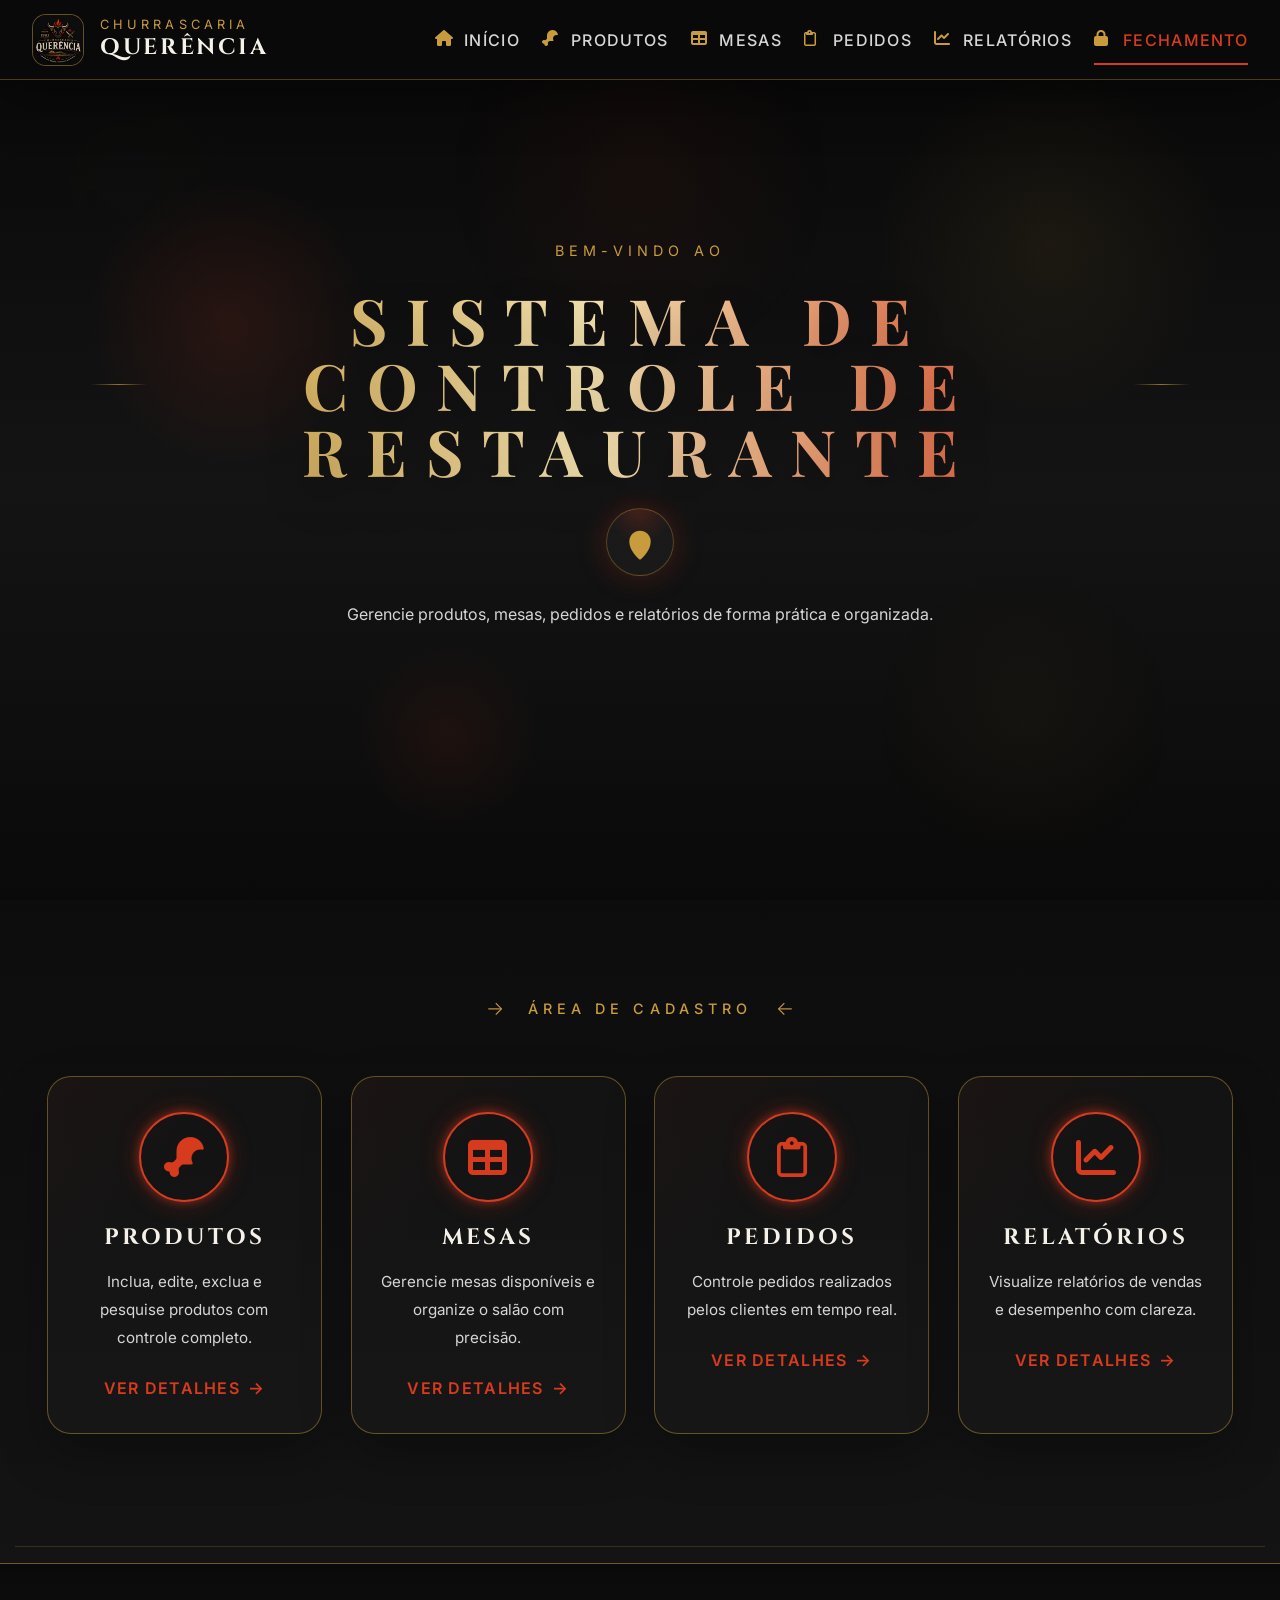
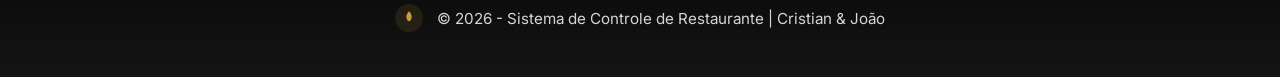
==== commit c4531816: "Correção de bugs" ====
--- a/index.html
+++ b/index.html
@@ -26,11 +26,12 @@
 
     <nav class="navbar">
       <ul>
-        <li><a class="active" href="#inicio"><span class="nav-icon nav-home"><svg viewBox="0 0 24 24" aria-hidden="true"><path d="M3 10.5L12 3l9 7.5V21H13.5V15H10.5v6H3V10.5z"/></svg></span><span>Início</span></a></li>
-        <li><a href="#cadastro"><span class="nav-icon nav-list"><svg viewBox="0 0 24 24" aria-hidden="true"><path d="M4 6h16M4 12h16M4 18h16"/></svg></span><span>Cadastro</span></a></li>
-        <li><a href="#pedidos"><span class="nav-icon nav-order"><svg viewBox="0 0 24 24" aria-hidden="true"><path d="M5 6h14M7 10h10M9 14h6M8 3h8v2H8V3zm-3 6h2v12H5V9zm12 0h2v12h-2V9z"/></svg></span><span>Pedidos</span></a></li>
-        <li><a href="#relatorios"><span class="nav-icon nav-chart"><svg viewBox="0 0 24 24" aria-hidden="true"><path d="M5 19h14M8 15v4M12 11v8M16 7v12"/></svg></span><span>Relatórios</span></a></li>
-        <li><a href="#contas"><span class="nav-icon nav-lock"><svg viewBox="0 0 24 24" aria-hidden="true"><path d="M7 10V7a5 5 0 0 1 10 0v3h1.5A1.5 1.5 0 0 1 20 11.5v9A1.5 1.5 0 0 1 18.5 22h-13A1.5 1.5 0 0 1 4 20.5v-9A1.5 1.5 0 0 1 5.5 10H7zm2 0h6V7a3 3 0 0 0-6 0v3z"/></svg></span><span>Fechamento</span></a></li>
+        <li><a class="active" href="#inicio"><span class="nav-icon nav-home"><i class="fa-solid fa-house"></i></span><span>Início</span></a></li>
+        <li><a href="produtos/index.html"><span class="nav-icon nav-product"><i class="fa-solid fa-drumstick-bite"></i></span><span>Produtos</span></a></li>
+        <li><a href="mesas/index.html"><span class="nav-icon nav-table"><i class="fa-solid fa-table"></i></span><span>Mesas</span></a></li>
+        <li><a href="pedidos/index.html"><span class="nav-icon nav-order"><i class="fa-regular fa-clipboard"></i></span><span>Pedidos</span></a></li>
+        <li><a href="#relatorios"><span class="nav-icon nav-chart"><i class="fa-solid fa-chart-line"></i></span><span>Relatórios</span></a></li>
+        <li><a href="#contas"><span class="nav-icon nav-lock"><i class="fa-solid fa-lock"></i></span><span>Fechamento</span></a></li>
       </ul>
     </nav>
   </header>
@@ -60,41 +61,41 @@
         </div>
       </div>
       <div class="cards">
-        <article class="card">
+        <a class="card" href="produtos/index.html">
           <div class="card-icon">
             <i class="fa-solid fa-drumstick-bite"></i>
           </div>
           <h3>Produtos</h3>
           <p>Inclua, edite, exclua e pesquise produtos com controle completo.</p>
           <span class="card-cta">Ver detalhes</span>
-        </article>
+        </a>
 
-        <article class="card">
+        <a class="card" href="mesas/index.html">
           <div class="card-icon">
             <i class="fa-solid fa-table"></i>
           </div>
           <h3>Mesas</h3>
           <p>Gerencie mesas disponíveis e organize o salão com precisão.</p>
           <span class="card-cta">Ver detalhes</span>
-        </article>
+        </a>
 
-        <article class="card">
+        <a class="card" href="pedidos/index.html">
           <div class="card-icon">
             <i class="fa-regular fa-clipboard"></i>
           </div>
           <h3>Pedidos</h3>
           <p>Controle pedidos realizados pelos clientes em tempo real.</p>
           <span class="card-cta">Ver detalhes</span>
-        </article>
+        </a>
 
-        <article class="card">
+        <a class="card" href="#relatorios">
           <div class="card-icon">
             <i class="fa-solid fa-chart-line"></i>
           </div>
           <h3>Relatórios</h3>
           <p>Visualize relatórios de vendas e desempenho com clareza.</p>
           <span class="card-cta">Ver detalhes</span>
-        </article>
+        </a>
       </div>
     </section>
 
--- a/mainpage/css/style.css
+++ b/mainpage/css/style.css
@@ -316,6 +316,7 @@
 }
 
 .card {
+  display: block;
   position: relative;
   background: rgba(255, 255, 255, 0.02);
   border: 1.5px solid rgba(200, 155, 60, 0.45);
@@ -325,6 +326,9 @@
   box-shadow: 0 20px 50px rgba(0, 0, 0, 0.3);
   transition: transform 0.35s ease, box-shadow 0.35s ease, border-color 0.35s ease;
   text-align: center;
+  cursor: pointer;
+  text-decoration: none;
+  color: inherit;
 }
 
 .card::before {
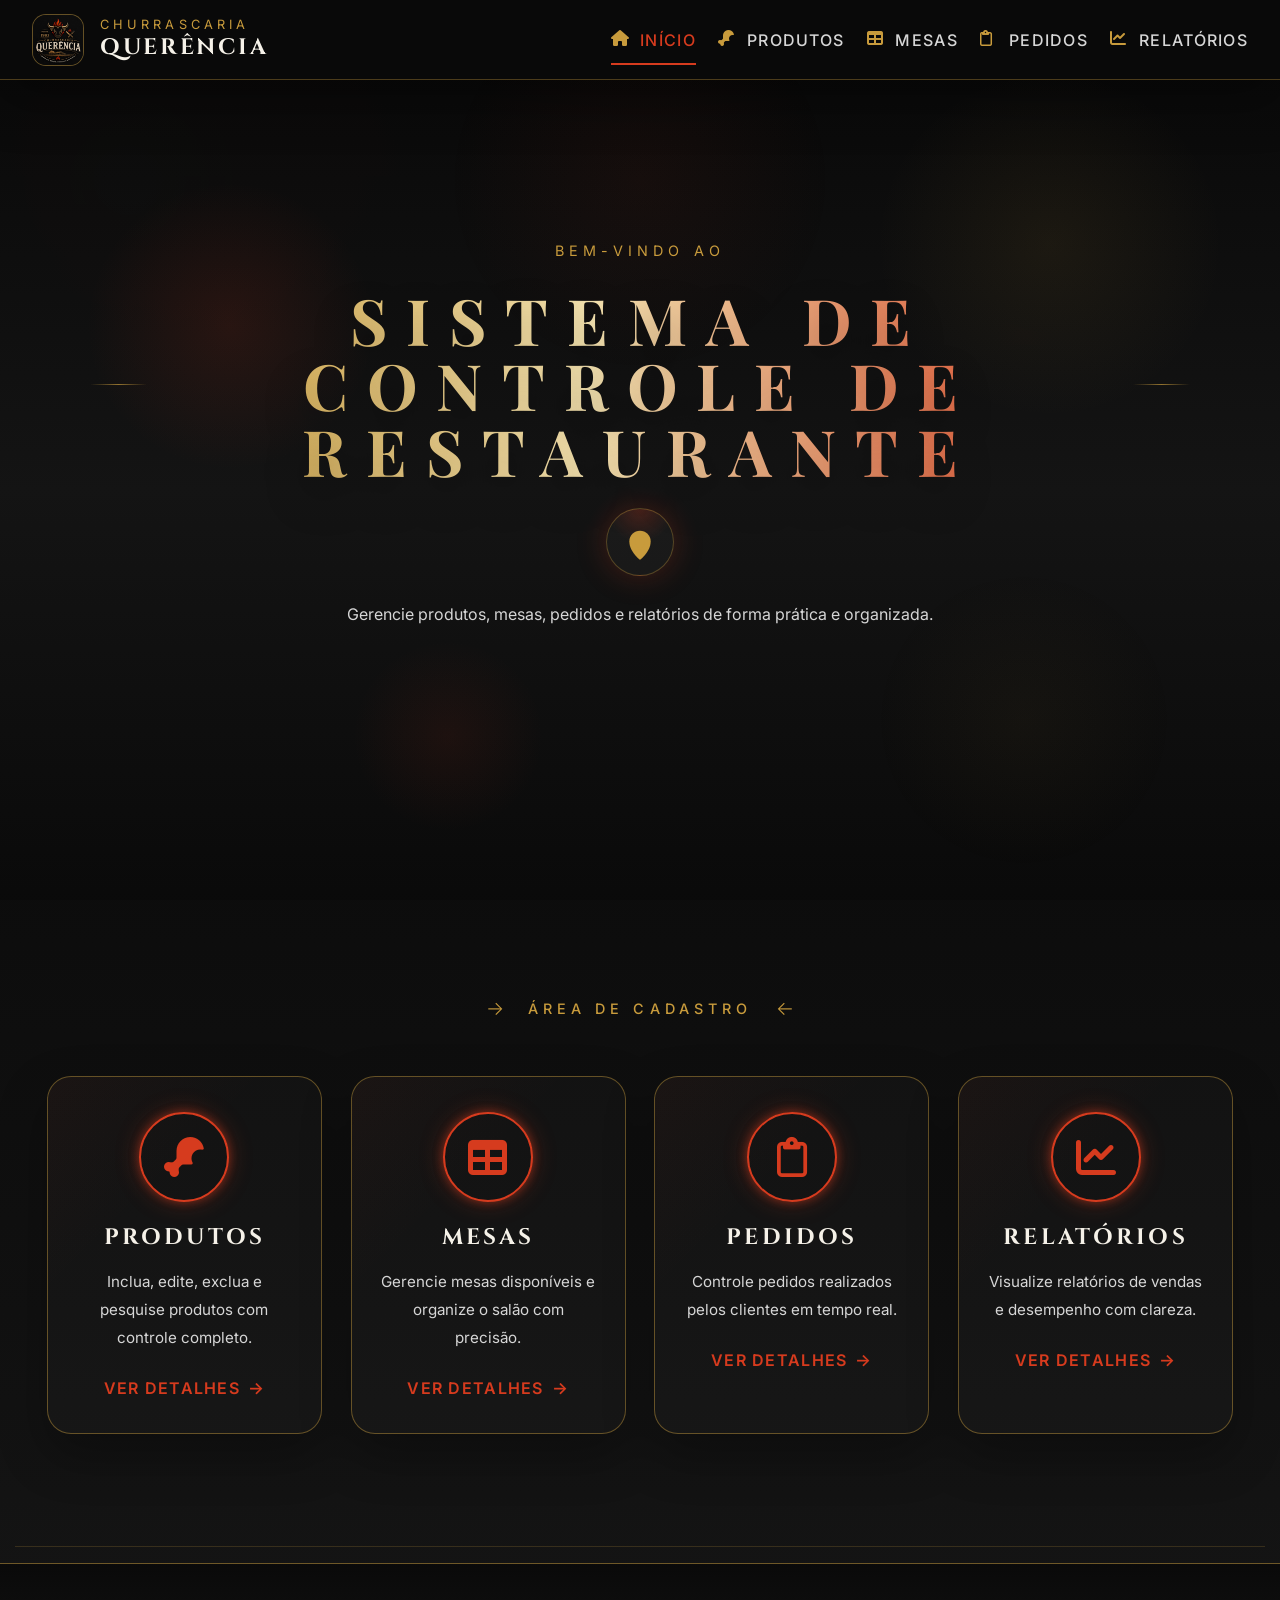
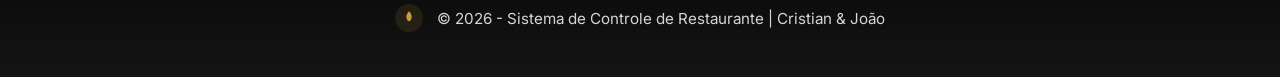
==== commit c24a2943: "Corrção de bugs" ====
--- a/index.html
+++ b/index.html
@@ -1,135 +1,189 @@
-<!DOCTYPE html>
+<!doctype html>
 <html lang="pt-BR">
-<head>
-  <meta charset="UTF-8">
-  <meta name="viewport" content="width=device-width, initial-scale=1.0">
-  <title>Churrascaria Querência | Sistema Administrativo</title>
-  <link rel="preconnect" href="https://fonts.googleapis.com">
-  <link rel="preconnect" href="https://fonts.gstatic.com" crossorigin>
-  <link href="https://fonts.googleapis.com/css2?family=Cinzel:wght@400;600;700&family=Inter:wght@300;400;500;600&family=Playfair+Display:wght@600;700&family=Montserrat:wght@400;500;600&display=swap" rel="stylesheet">
-  <link rel="stylesheet" href="https://cdnjs.cloudflare.com/ajax/libs/font-awesome/6.4.0/css/all.min.css">
-  <link rel="stylesheet" href="mainpage/css/style.css">
-</head>
-<body>
-  <div class="page-overlay"></div>
+  <head>
+    <meta charset="UTF-8" />
+    <meta name="viewport" content="width=device-width, initial-scale=1.0" />
+    <title>Churrascaria Querência | Sistema Administrativo</title>
+    <link rel="preconnect" href="https://fonts.googleapis.com" />
+    <link rel="preconnect" href="https://fonts.gstatic.com" crossorigin />
+    <link
+      href="https://fonts.googleapis.com/css2?family=Cinzel:wght@400;600;700&family=Inter:wght@300;400;500;600&family=Playfair+Display:wght@600;700&family=Montserrat:wght@400;500;600&display=swap"
+      rel="stylesheet"
+    />
+    <link
+      rel="stylesheet"
+      href="https://cdnjs.cloudflare.com/ajax/libs/font-awesome/6.4.0/css/all.min.css"
+    />
+    <link rel="stylesheet" href="mainpage/css/style.css" />
+  </head>
+  <body>
+    <div class="page-overlay"></div>
 
-  <header class="topbar">
-    <div class="brand">
-      <div class="brand-logo">
-        <img src="src/logo.jpeg" alt="Logo Churrascaria Querência">
-      </div>
-      <div class="brand-copy">
-        <span>CHURRASCARIA</span>
-        <h1>QUERÊNCIA</h1>
-      </div>
-    </div>
-
-    <nav class="navbar">
-      <ul>
-        <li><a class="active" href="#inicio"><span class="nav-icon nav-home"><i class="fa-solid fa-house"></i></span><span>Início</span></a></li>
-        <li><a href="produtos/index.html"><span class="nav-icon nav-product"><i class="fa-solid fa-drumstick-bite"></i></span><span>Produtos</span></a></li>
-        <li><a href="mesas/index.html"><span class="nav-icon nav-table"><i class="fa-solid fa-table"></i></span><span>Mesas</span></a></li>
-        <li><a href="pedidos/index.html"><span class="nav-icon nav-order"><i class="fa-regular fa-clipboard"></i></span><span>Pedidos</span></a></li>
-        <li><a href="#relatorios"><span class="nav-icon nav-chart"><i class="fa-solid fa-chart-line"></i></span><span>Relatórios</span></a></li>
-        <li><a href="#contas"><span class="nav-icon nav-lock"><i class="fa-solid fa-lock"></i></span><span>Fechamento</span></a></li>
-      </ul>
-    </nav>
-  </header>
-
-  <main>
-    <section id="inicio" class="hero">
-      <div class="hero-content">
-        <span class="eyebrow">BEM-VINDO AO</span>
-        <div class="hero-title-wrap">
-          <span class="hero-line"></span>
-          <h2>SISTEMA DE CONTROLE DE RESTAURANTE</h2>
-          <span class="hero-line"></span>
+    <header class="topbar">
+      <div class="brand">
+        <div class="brand-logo">
+          <img src="src/logo.jpeg" alt="Logo Churrascaria Querência" />
         </div>
-        <div class="hero-flame">
-          <svg viewBox="0 0 64 64" aria-hidden="true"><path d="M32 62S14 48 14 31a18 18 0 0 1 36 0c0 17-18 31-18 31z"/><path d="M32 46s8-8 8-16a8 8 0 0 0-16 0c0 8 8 16 8 16z"/></svg>
-        </div>
-        <p class="hero-subtitle">Gerencie produtos, mesas, pedidos e relatórios de forma prática e organizada.</p>
-      </div>
-    </section>
-
-    <section id="cadastro" class="cadastro">
-      <div class="section-header">
-        <div class="section-title-decoration">
-          <span class="decoration-arrow">→</span>
-          <span class="section-label">ÁREA DE CADASTRO</span>
-          <span class="decoration-arrow">←</span>
+        <div class="brand-copy">
+          <span>CHURRASCARIA</span>
+          <h1>QUERÊNCIA</h1>
         </div>
       </div>
-      <div class="cards">
-        <a class="card" href="produtos/index.html">
-          <div class="card-icon">
-            <i class="fa-solid fa-drumstick-bite"></i>
+
+      <nav class="navbar">
+        <ul>
+          <li>
+            <a class="active" href="#inicio"
+              ><span class="nav-icon nav-home"
+                ><i class="fa-solid fa-house"></i></span
+              ><span>Início</span></a
+            >
+          </li>
+          <li>
+            <a href="produtos/index.html"
+              ><span class="nav-icon nav-product"
+                ><i class="fa-solid fa-drumstick-bite"></i></span
+              ><span>Produtos</span></a
+            >
+          </li>
+          <li>
+            <a href="mesas/index.html"
+              ><span class="nav-icon nav-table"
+                ><i class="fa-solid fa-table"></i></span
+              ><span>Mesas</span></a
+            >
+          </li>
+          <li>
+            <a href="pedidos/index.html"
+              ><span class="nav-icon nav-order"
+                ><i class="fa-regular fa-clipboard"></i></span
+              ><span>Pedidos</span></a
+            >
+          </li>
+          <li>
+            <a href="relatorio/index.html"
+              ><span class="nav-icon nav-chart"
+                ><i class="fa-solid fa-chart-line"></i></span
+              ><span>Relatórios</span></a
+            >
+          </li>
+        </ul>
+      </nav>
+    </header>
+
+    <main>
+      <section id="inicio" class="hero">
+        <div class="hero-content">
+          <span class="eyebrow">BEM-VINDO AO</span>
+          <div class="hero-title-wrap">
+            <span class="hero-line"></span>
+            <h2>SISTEMA DE CONTROLE DE RESTAURANTE</h2>
+            <span class="hero-line"></span>
           </div>
-          <h3>Produtos</h3>
-          <p>Inclua, edite, exclua e pesquise produtos com controle completo.</p>
-          <span class="card-cta">Ver detalhes</span>
-        </a>
+          <div class="hero-flame">
+            <svg viewBox="0 0 64 64" aria-hidden="true">
+              <path d="M32 62S14 48 14 31a18 18 0 0 1 36 0c0 17-18 31-18 31z" />
+              <path d="M32 46s8-8 8-16a8 8 0 0 0-16 0c0 8 8 16 8 16z" />
+            </svg>
+          </div>
+          <p class="hero-subtitle">
+            Gerencie produtos, mesas, pedidos e relatórios de forma prática e
+            organizada.
+          </p>
+        </div>
+      </section>
 
-        <a class="card" href="mesas/index.html">
-          <div class="card-icon">
-            <i class="fa-solid fa-table"></i>
+      <section id="cadastro" class="cadastro">
+        <div class="section-header">
+          <div class="section-title-decoration">
+            <span class="decoration-arrow">→</span>
+            <span class="section-label">ÁREA DE CADASTRO</span>
+            <span class="decoration-arrow">←</span>
           </div>
-          <h3>Mesas</h3>
-          <p>Gerencie mesas disponíveis e organize o salão com precisão.</p>
-          <span class="card-cta">Ver detalhes</span>
-        </a>
+        </div>
+        <div class="cards">
+          <a class="card" href="produtos/index.html">
+            <div class="card-icon">
+              <i class="fa-solid fa-drumstick-bite"></i>
+            </div>
+            <h3>Produtos</h3>
+            <p>
+              Inclua, edite, exclua e pesquise produtos com controle completo.
+            </p>
+            <span class="card-cta">Ver detalhes</span>
+          </a>
 
-        <a class="card" href="pedidos/index.html">
-          <div class="card-icon">
-            <i class="fa-regular fa-clipboard"></i>
-          </div>
-          <h3>Pedidos</h3>
-          <p>Controle pedidos realizados pelos clientes em tempo real.</p>
-          <span class="card-cta">Ver detalhes</span>
-        </a>
+          <a class="card" href="mesas/index.html">
+            <div class="card-icon">
+              <i class="fa-solid fa-table"></i>
+            </div>
+            <h3>Mesas</h3>
+            <p>Gerencie mesas disponíveis e organize o salão com precisão.</p>
+            <span class="card-cta">Ver detalhes</span>
+          </a>
 
-        <a class="card" href="#relatorios">
-          <div class="card-icon">
-            <i class="fa-solid fa-chart-line"></i>
-          </div>
-          <h3>Relatórios</h3>
-          <p>Visualize relatórios de vendas e desempenho com clareza.</p>
-          <span class="card-cta">Ver detalhes</span>
-        </a>
+          <a class="card" href="pedidos/index.html">
+            <div class="card-icon">
+              <i class="fa-regular fa-clipboard"></i>
+            </div>
+            <h3>Pedidos</h3>
+            <p>Controle pedidos realizados pelos clientes em tempo real.</p>
+            <span class="card-cta">Ver detalhes</span>
+          </a>
+
+          <a class="card" href="relatorio/index.html">
+            <div class="card-icon">
+              <i class="fa-solid fa-chart-line"></i>
+            </div>
+            <h3>Relatórios</h3>
+            <p>Visualize relatórios de vendas e desempenho com clareza.</p>
+            <span class="card-cta">Ver detalhes</span>
+          </a>
+        </div>
+      </section>
+
+      <section id="pedidos" class="info-section">
+        <div class="info-panel">
+          <h2>Gestão de Pedidos</h2>
+          <p>
+            Fluxo otimizado para comandas, cozinha e serviço de atendimento em
+            uma interface sofisticada.
+          </p>
+        </div>
+      </section>
+
+      <section id="relatorios" class="info-section alt">
+        <div class="info-panel">
+          <h2>Relatórios Avançados</h2>
+          <p>
+            Análises de desempenho e vendas com precisão para decisões
+            estratégicas.
+          </p>
+        </div>
+      </section>
+
+      <section id="contas" class="info-section">
+        <div class="info-panel">
+          <h2>Fechamento Seguro</h2>
+          <p>
+            Controle elegante das contas, fechamento diário e acompanhamento
+            financeiro.
+          </p>
+        </div>
+      </section>
+    </main>
+
+    <footer class="footer-bar">
+      <div class="footer-inner">
+        <span class="footer-icon">
+          <svg viewBox="0 0 24 24" aria-hidden="true">
+            <path d="M12 2s-4 4-4 8c0 3.9 2.4 7 4 7s4-3.1 4-7c0-4-4-8-4-8z" />
+          </svg>
+        </span>
+        <p>© 2026 - Sistema de Controle de Restaurante | Cristian & João</p>
       </div>
-    </section>
+    </footer>
 
-    <section id="pedidos" class="info-section">
-      <div class="info-panel">
-        <h2>Gestão de Pedidos</h2>
-        <p>Fluxo otimizado para comandas, cozinha e serviço de atendimento em uma interface sofisticada.</p>
-      </div>
-    </section>
-
-    <section id="relatorios" class="info-section alt">
-      <div class="info-panel">
-        <h2>Relatórios Avançados</h2>
-        <p>Análises de desempenho e vendas com precisão para decisões estratégicas.</p>
-      </div>
-    </section>
-
-    <section id="contas" class="info-section">
-      <div class="info-panel">
-        <h2>Fechamento Seguro</h2>
-        <p>Controle elegante das contas, fechamento diário e acompanhamento financeiro.</p>
-      </div>
-    </section>
-  </main>
-
-  <footer class="footer-bar">
-    <div class="footer-inner">
-      <span class="footer-icon">
-        <svg viewBox="0 0 24 24" aria-hidden="true"><path d="M12 2s-4 4-4 8c0 3.9 2.4 7 4 7s4-3.1 4-7c0-4-4-8-4-8z"/></svg>
-      </span>
-      <p>© 2026 - Sistema de Controle de Restaurante | Cristian & João</p>
-    </div>
-  </footer>
-
-  <script src="mainpage/js/script.js"></script>
-</body>
-</html>+    <script src="mainpage/js/script.js"></script>
+  </body>
+</html>
